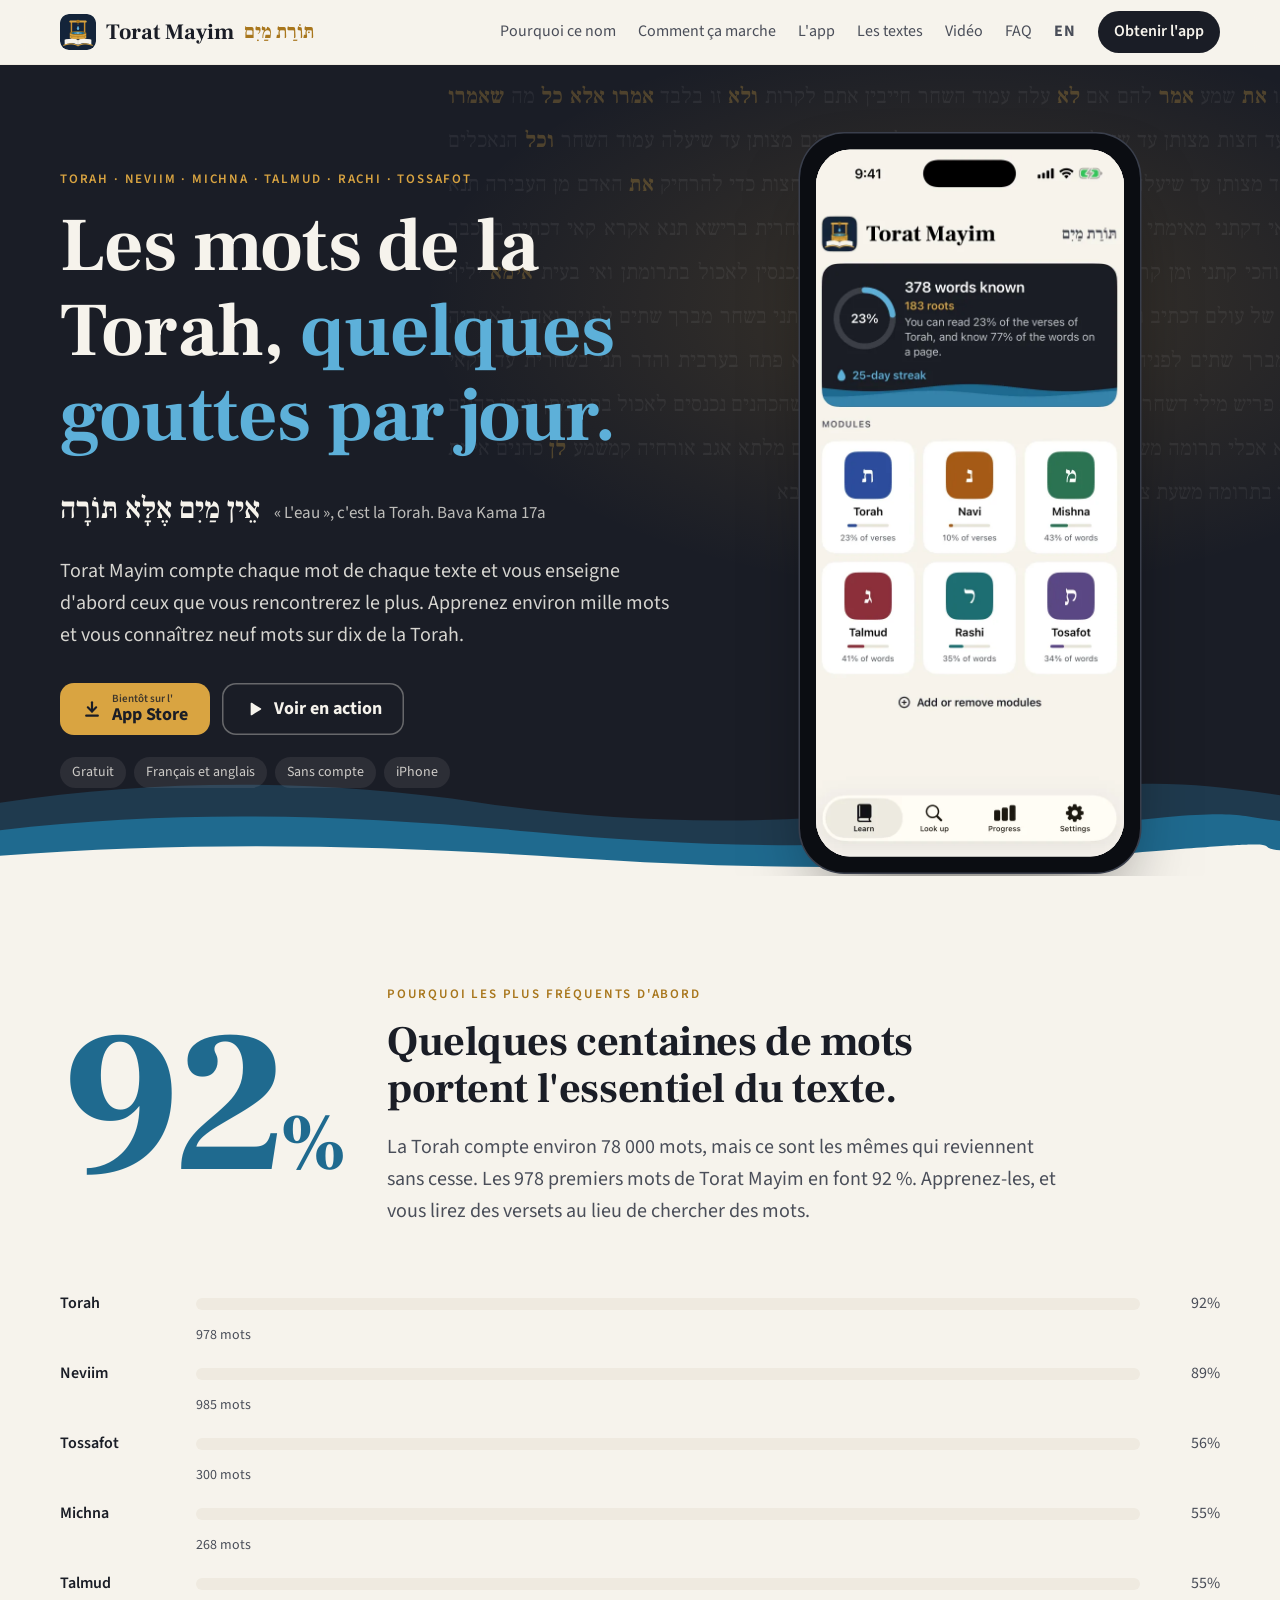
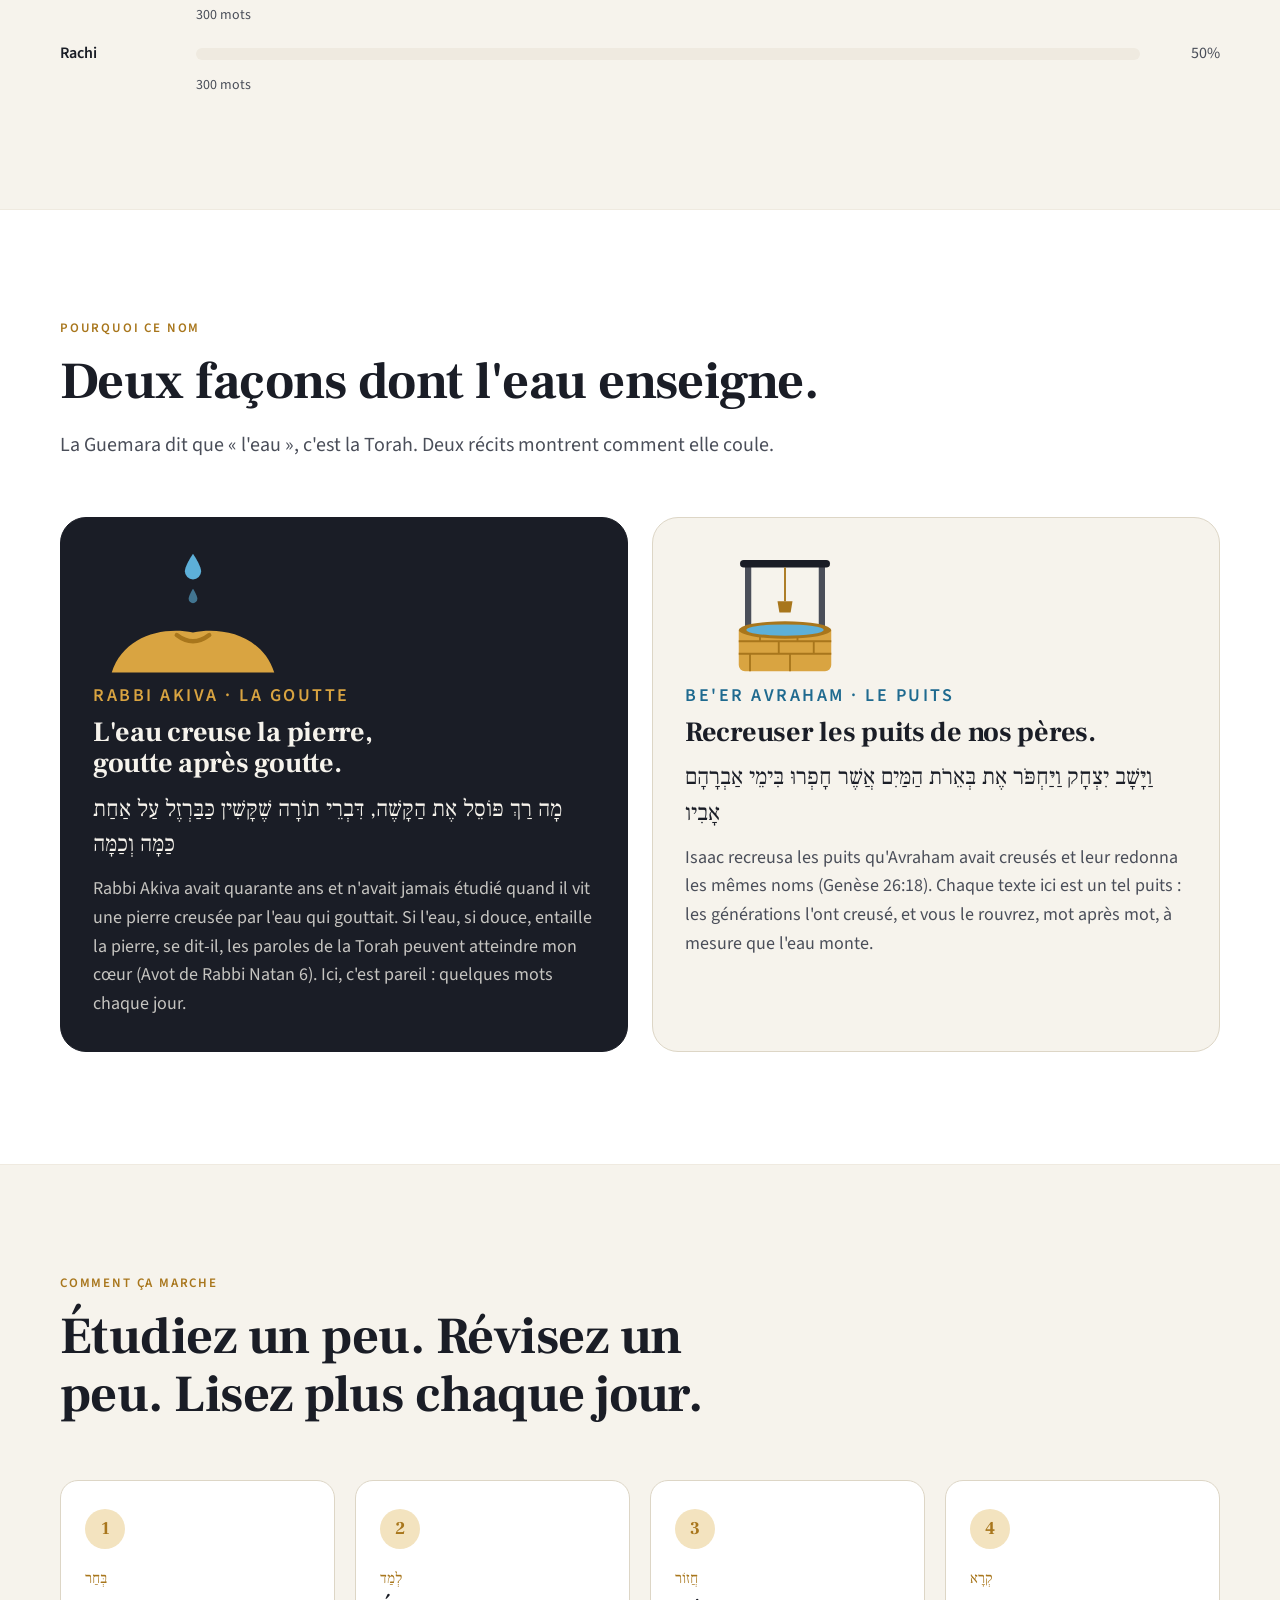
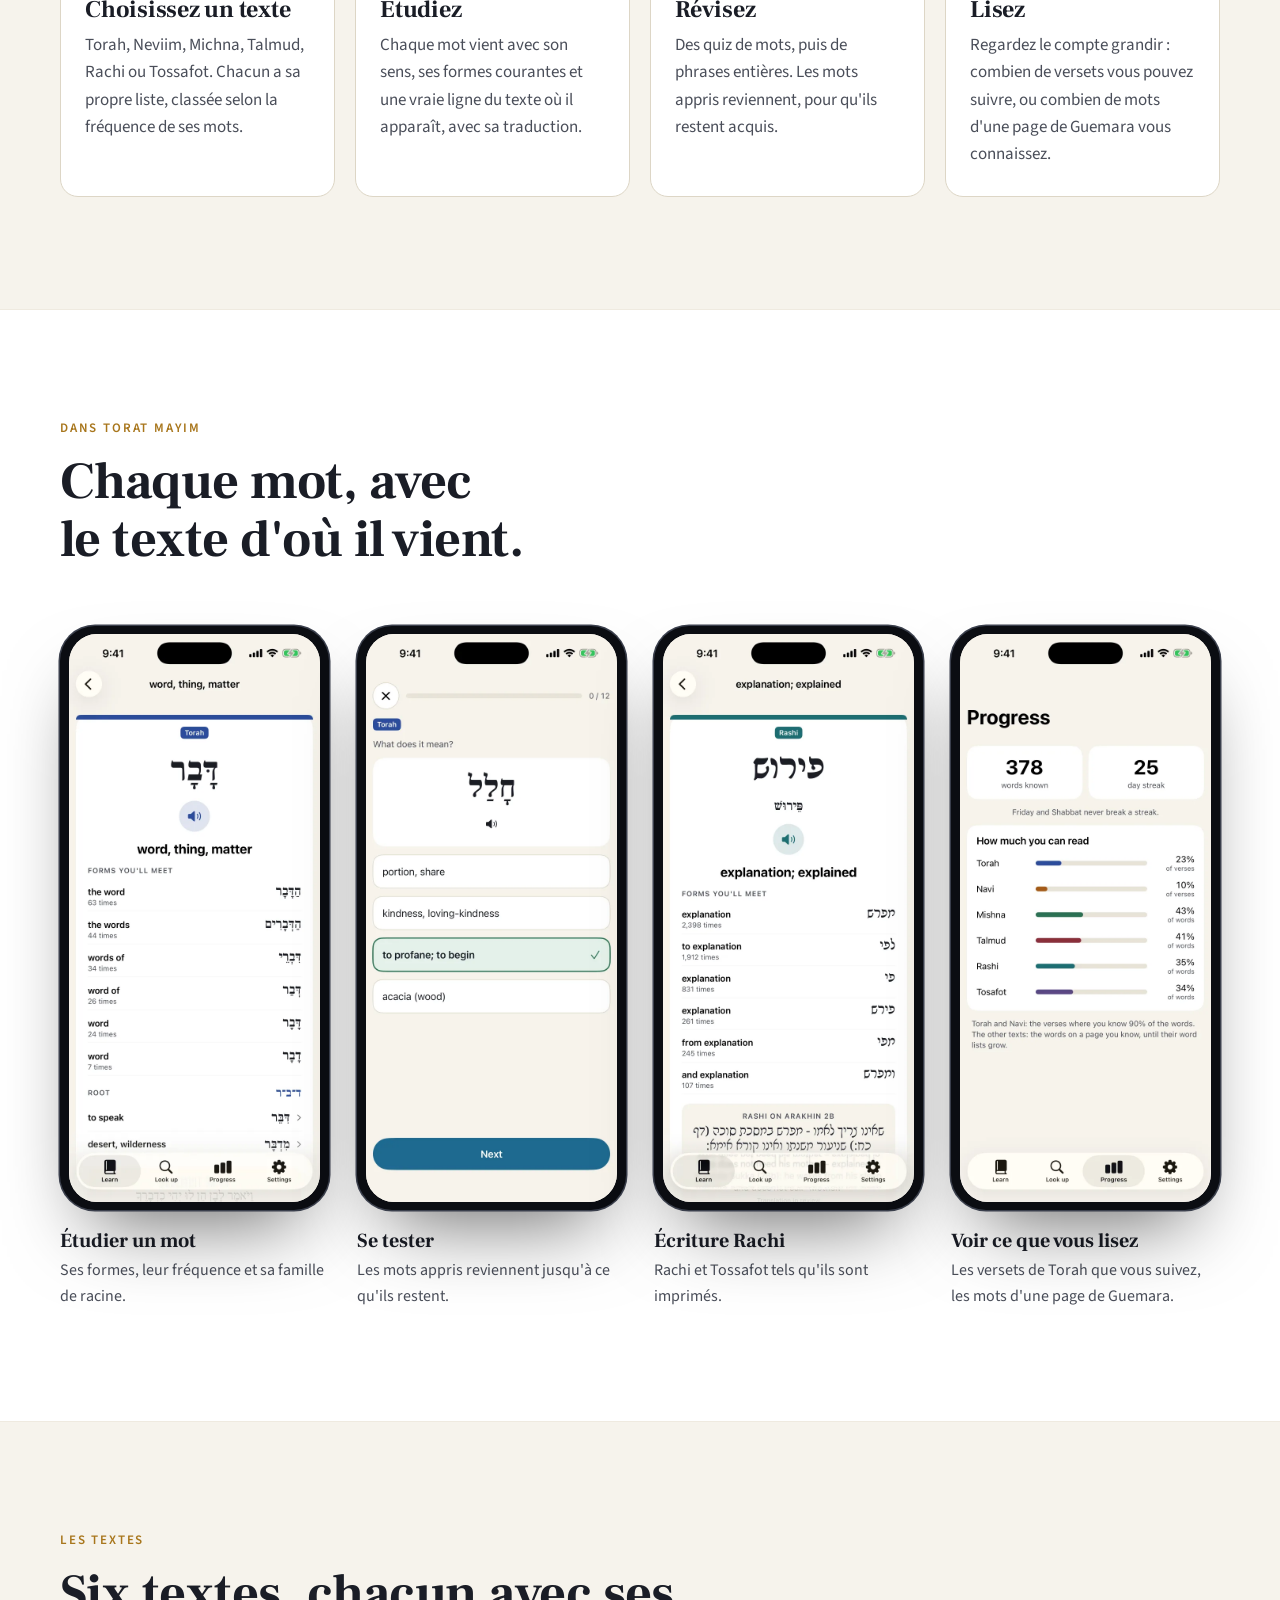
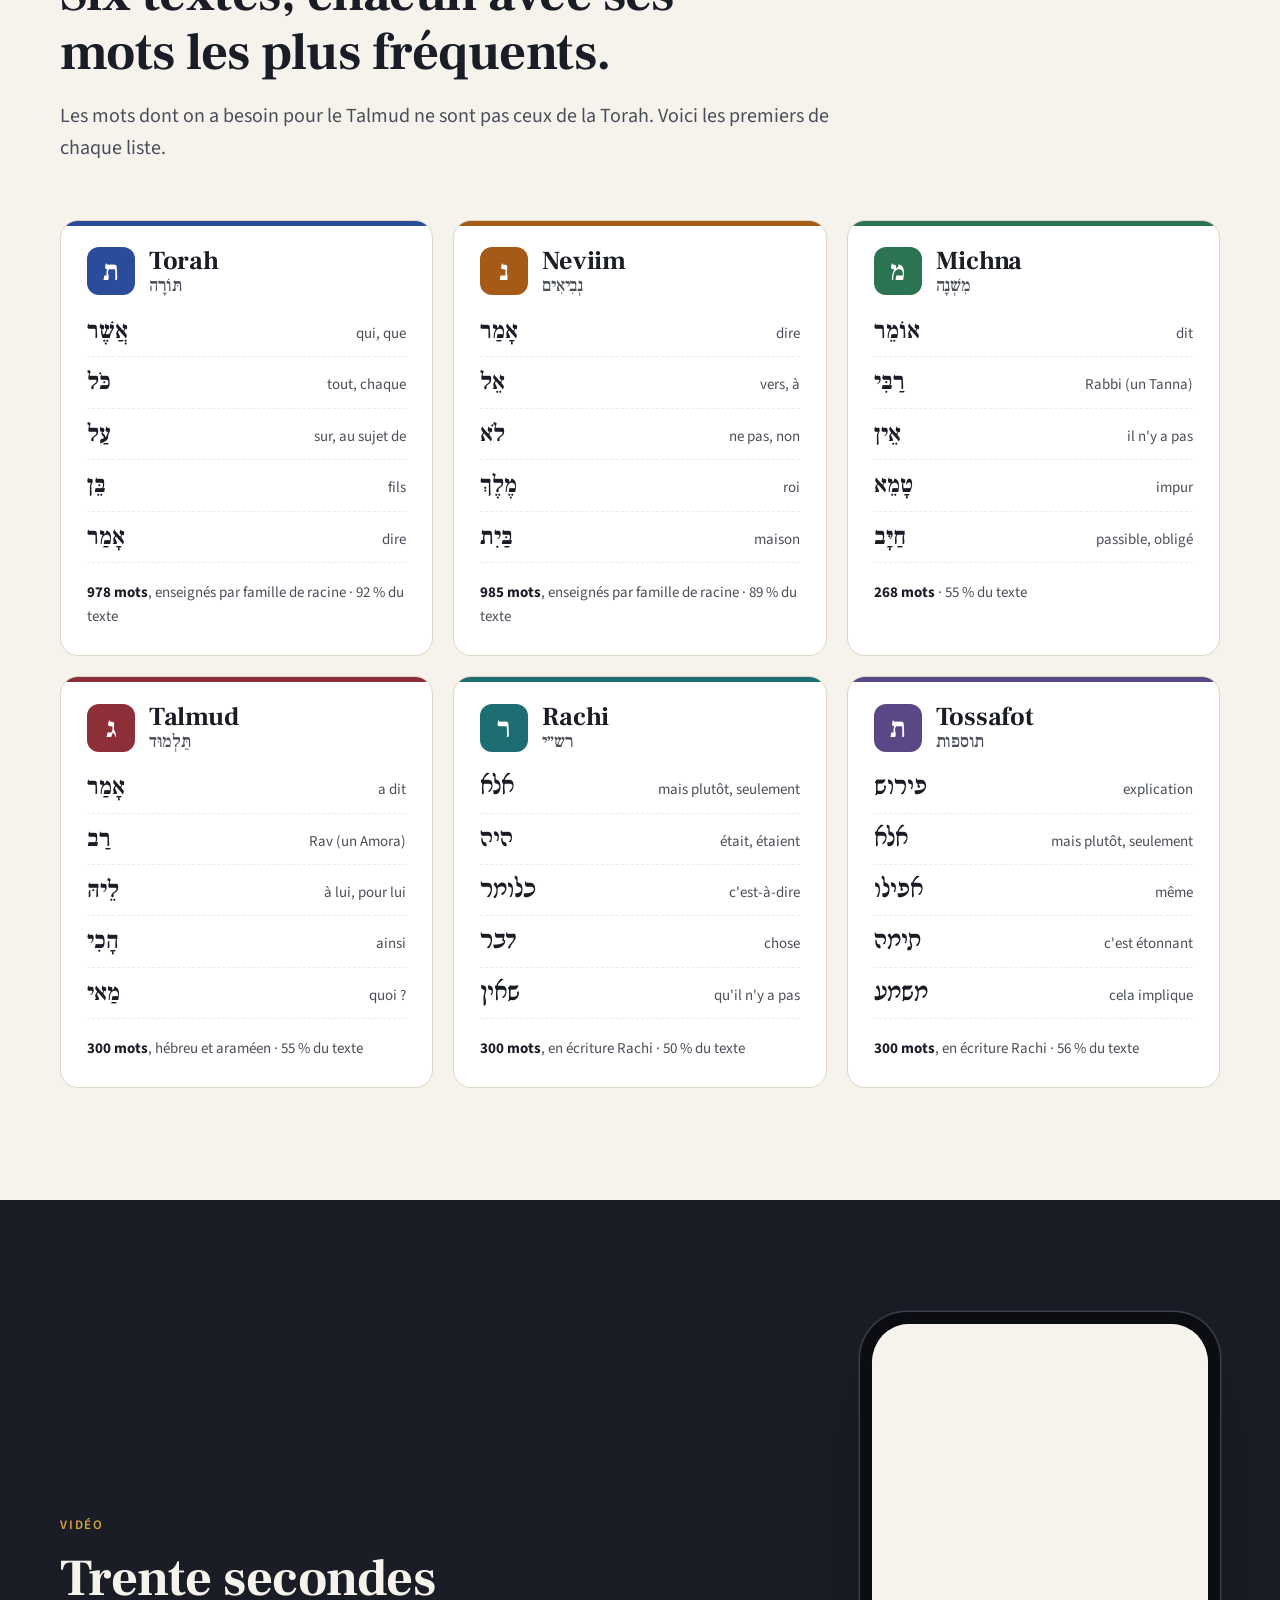
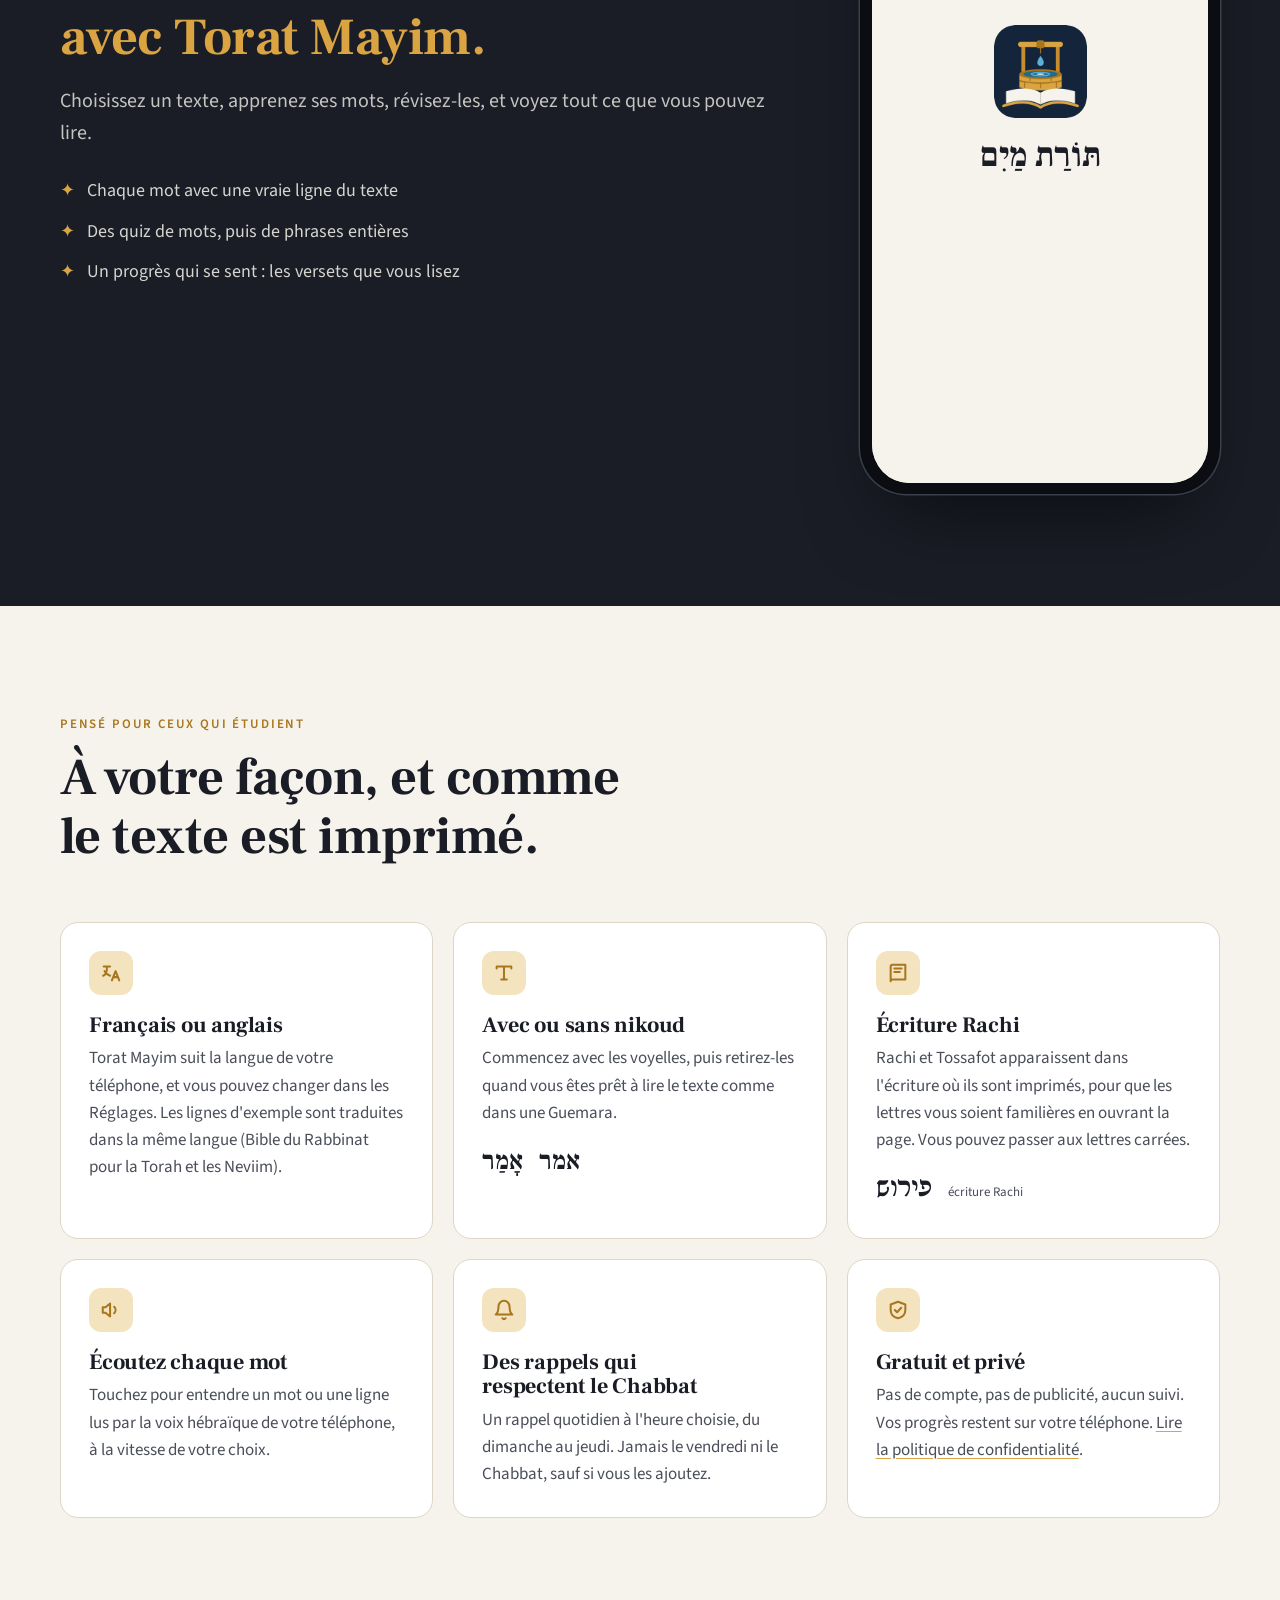
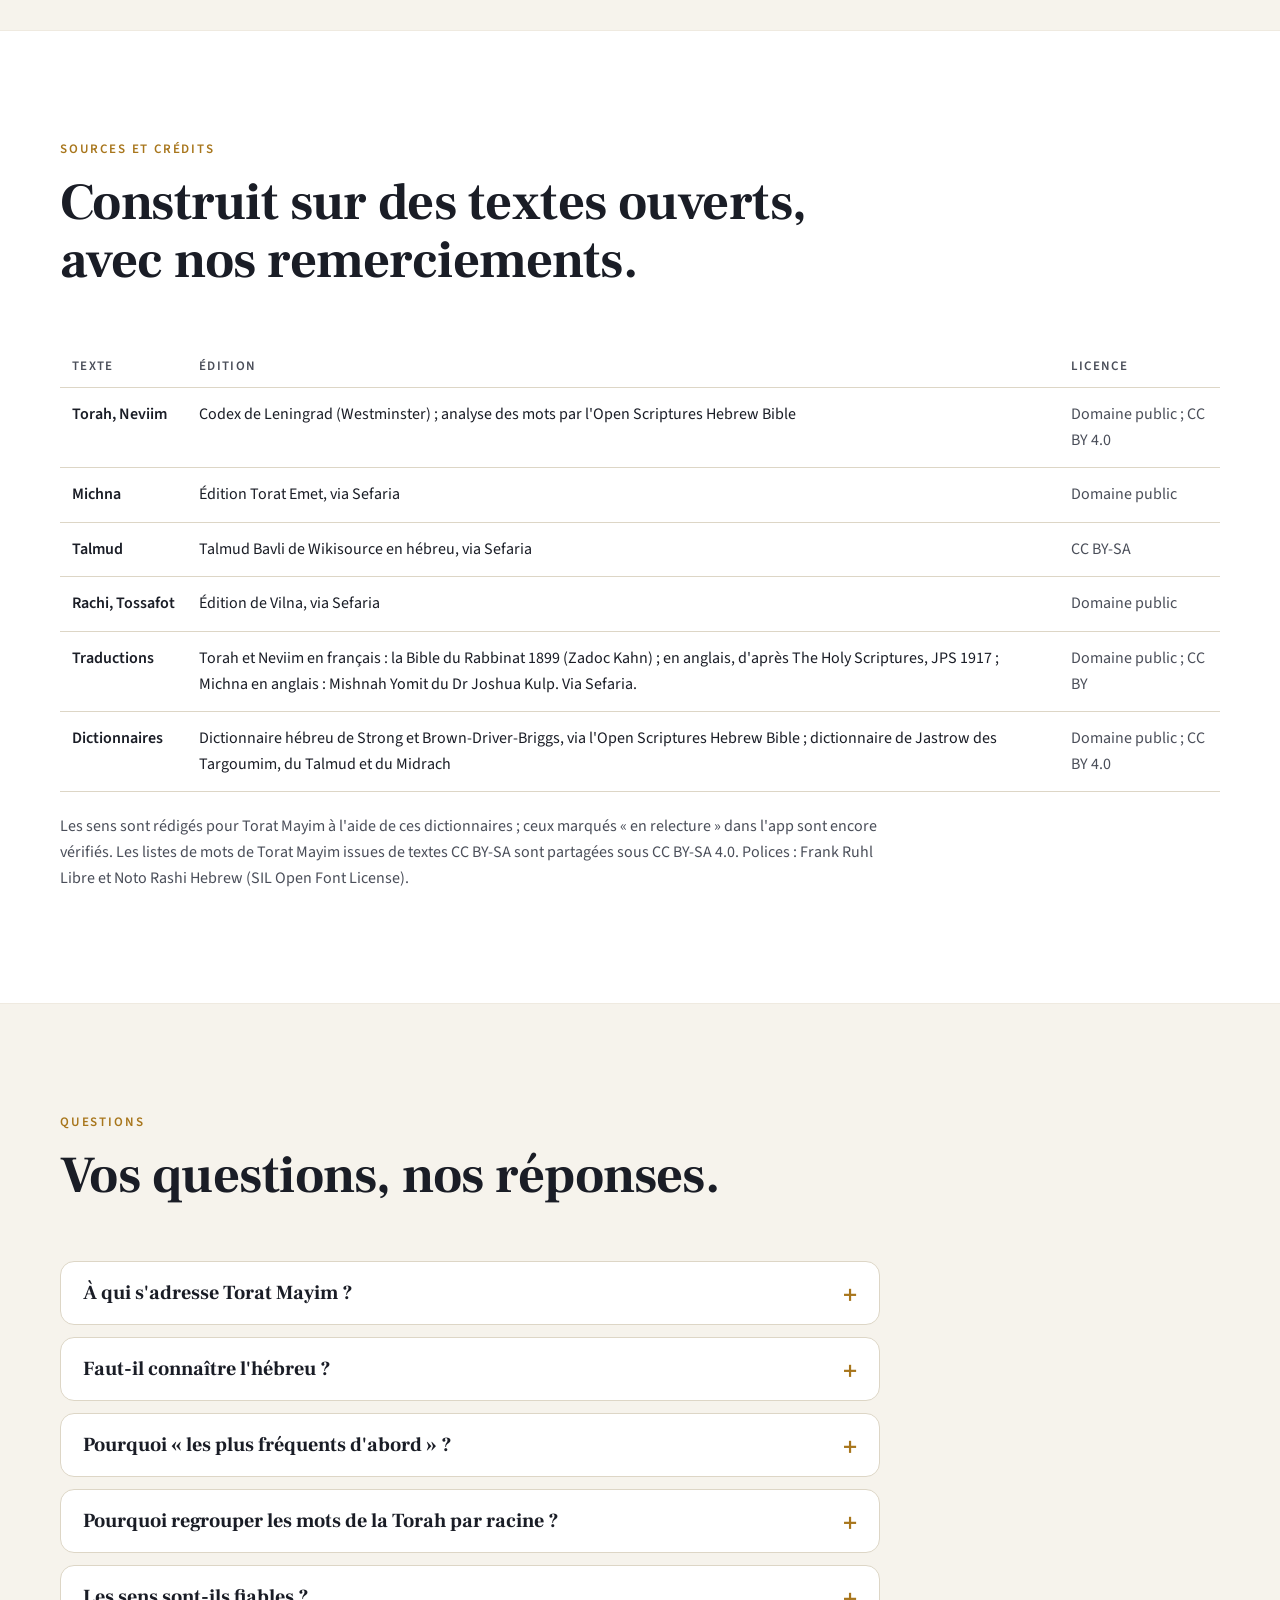
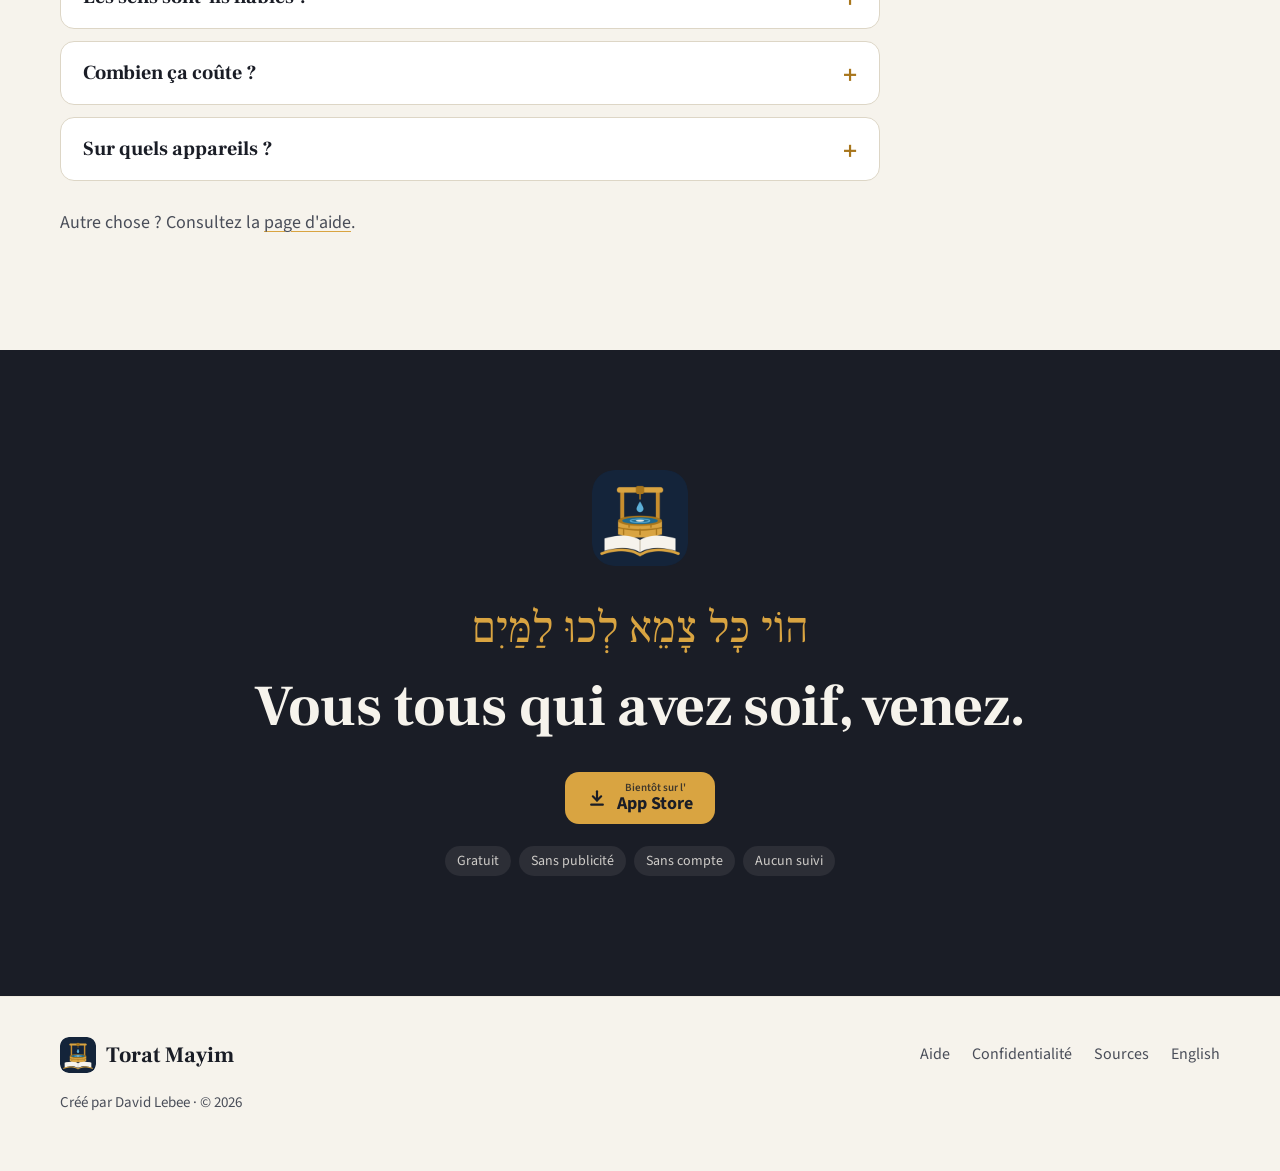
==== fr/index.html @ 6f9207b0 "French site at /fr/, language links, App Store link to the new app Co-Authored-By: Claude Opus 5.5 <" ====
<!doctype html>
<html lang="fr">
<head>
<meta charset="utf-8">
<meta name="viewport" content="width=device-width, initial-scale=1">
<title>Torat Mayim : les mots des sources</title>
<meta name="description" content="Torat Mayim enseigne les mots de la Torah, des Neviim, de la Michna, du Talmud, de Rachi et des Tossafot, les plus fréquents d'abord. Environ 1 000 mots font 92 % des mots de la Torah. Gratuit, en français et en anglais, sans compte. Créé par David Lebee.">
<meta name="theme-color" content="#14243A">
<meta property="og:type" content="website">
<meta property="og:title" content="Torat Mayim : les mots des sources">
<meta property="og:description" content="Apprenez les mots de la Torah et du Talmud, les plus fréquents d'abord.">
<meta property="og:url" content="https://toratmayim.com/fr/">
<meta property="og:locale" content="fr_FR">
<meta property="og:image" content="https://toratmayim.com/assets/og.jpg">
<meta name="twitter:card" content="summary_large_image">
<link rel="alternate" hreflang="en" href="https://toratmayim.com/">
<link rel="alternate" hreflang="fr" href="https://toratmayim.com/fr/">
<link rel="alternate" hreflang="x-default" href="https://toratmayim.com/">
<link rel="icon" href="../assets/favicon.png">
<link rel="apple-touch-icon" href="../assets/apple-touch-icon.png">
<link rel="preconnect" href="https://fonts.googleapis.com">
<link rel="preconnect" href="https://fonts.gstatic.com" crossorigin>
<link rel="stylesheet" href="https://fonts.googleapis.com/css2?family=Frank+Ruhl+Libre:wght@400;500;700;800&family=Noto+Rashi+Hebrew:wght@500;700&family=Source+Sans+3:wght@400;600;700&display=swap">
<link rel="stylesheet" href="../assets/site.css">
</head>
<body>
<header class="top">
  <div class="wrap top-inner">
    <a class="brand" href="./"><img src="../assets/icon-256.png" alt="" width="36" height="36"><span>Torat Mayim</span> <span class="he">תּוֹרַת מַיִם</span></a>
    <nav aria-label="Principal">
      <a class="wide" href="#name">Pourquoi ce nom</a>
      <a class="wide" href="#how">Comment ça marche</a>
      <a class="wide" href="#inside">L'app</a>
      <a class="wide" href="#texts">Les textes</a>
      <a class="wide" href="#watch">Vidéo</a>
      <a class="wide" href="#faq">FAQ</a>
      <a class="lang" href="../" hreflang="en" lang="en" data-lang="en">EN</a>
      <a class="pill" href="#get">Obtenir l'app</a>
    </nav>
  </div>
</header>

<main>
  <section class="hero">
    <!-- A page of Gemara (Berakhot 2a) behind the title; the most common words glow gold. -->
    <div class="folio" aria-hidden="true" data-speed="0.12">
      מאימתי קורין <b>את</b> שמע בערבין משעה שהכהנים נכנסים לאכול בתרומתן עד סוף האשמורה הראשונה דברי <b>רבי</b> אליעזר וחכמים <b>אומרים</b> עד חצות רבן גמליאל <b>אומר</b> עד שיעלה עמוד השחר מעשה ובאו בניו מבית המשתה <b>אמרו</b> <b>לו</b> <b>לא</b> קרינו <b>את</b> שמע <b>אמר</b> להם אם <b>לא</b> עלה עמוד השחר חייבין אתם לקרות <b>ולא</b> זו בלבד <b>אמרו</b> <b>אלא</b> <b>כל</b> מה <b>שאמרו</b> חכמים עד חצות מצותן עד שיעלה עמוד השחר הקטר חלבים ואברים מצותן עד שיעלה עמוד השחר <b>וכל</b> הנאכלים ליום אחד מצותן עד שיעלה עמוד השחר <b>אם</b> כן למה <b>אמרו</b> חכמים עד חצות כדי להרחיק <b>את</b> האדם מן העבירה תנא היכא קאי דקתני מאימתי ותו מאי שנא דתני בערבית ברישא לתני דשחרית ברישא תנא אקרא קאי דכתיב בשכבך ובקומך והכי קתני זמן קריאת שמע דשכיבה אימת משעה שהכהנים נכנסין לאכול בתרומתן ואי בעית <b>אימא</b> יליף מברייתו של עולם דכתיב ויהי ערב ויהי בקר יום אחד <b>אי</b> הכי סיפא דקתני בשחר מברך שתים לפניה ואחת לאחריה ובערב מברך שתים לפניה ושתים לאחריה לתני דערבית ברישא תנא פתח בערבית והדר תני בשחרית עד דקאי בשחרית פריש מילי דשחרית והדר פריש מילי דערבית <b>אמר</b> מר משעה שהכהנים נכנסים לאכול בתרומתן מכדי כהנים אימת קא אכלי תרומה משעת צאת הכוכבים לתני משעת צאת הכוכבים מלתא אגב אורחיה קמשמע <b>לן</b> כהנים אימת קא אכלי בתרומה משעת צאת הכוכבים והא קמשמע <b>לן</b> דכפרה <b>לא</b> מעכבא
    </div>
    <div class="wrap hero-grid">
      <div class="hero-copy">
        <p class="kicker">Torah · Neviim · Michna · Talmud · Rachi · Tossafot</p>
        <h1>Les mots de la Torah, <em>quelques gouttes par jour.</em></h1>
        <p class="word-def"><span class="he">אֵין מַיִם אֶלָּא תּוֹרָה</span><span>« L'eau », c'est la Torah. Bava Kama 17a</span></p>
        <p class="hero-lede">Torat Mayim compte chaque mot de chaque texte et vous enseigne d'abord ceux que vous rencontrerez le plus. Apprenez environ mille mots et vous connaîtrez neuf mots sur dix de la Torah.</p>
        <div class="cta" id="get">
          <a class="button" href="https://apps.apple.com/app/id6832461256">
            <svg viewBox="0 0 24 24" fill="none" stroke="currentColor" stroke-width="2.6" stroke-linecap="round" stroke-linejoin="round" aria-hidden="true"><path d="M12 4v11"/><path d="m7 10 5 5 5-5"/><path d="M5 20h14"/></svg>
            <span class="stack"><small>Bientôt sur l'</small>App Store</span>
          </a>
          <a class="button ghost" href="#watch">
            <svg viewBox="0 0 24 24" fill="currentColor" aria-hidden="true"><path d="M8 5.5v13a1 1 0 0 0 1.5.86l10.5-6.5a1 1 0 0 0 0-1.72L9.5 4.64A1 1 0 0 0 8 5.5Z"/></svg>
            Voir en action
          </a>
        </div>
        <p class="chips"><span class="chip">Gratuit</span><span class="chip">Français et anglais</span><span class="chip">Sans compte</span><span class="chip">iPhone</span></p>
      </div>
      <figure class="phone hero-phone" data-speed="-0.06">
        <div class="screen">
          <div class="placeholder"><img src="../assets/icon-256.png" alt=""><span class="he">תּוֹרַת מַיִם</span></div>
          <img src="../assets/shots/home.webp" alt="L'écran d'accueil de Torat Mayim : six textes, et la part de leurs mots que vous connaissez" width="660" height="1434" onerror="this.remove()">
        </div>
      </figure>
    </div>
    <svg class="hero-waves" aria-hidden="true" viewBox="0 0 1440 120" preserveAspectRatio="none"><path d="M0 40 C180 14 360 14 540 40 S900 66 1080 40 S1320 14 1440 32 V120 H0 Z" fill="#1F3A4E"/><path d="M0 70 C200 48 380 52 600 72 S1000 92 1200 68 S1380 54 1440 60 V120 H0 Z" fill="#1F6A8F"/><path d="M0 98 C220 82 420 86 640 100 S1040 114 1260 96 S1400 88 1440 92 V120 H0 Z" fill="var(--page)"/></svg>
  </section>

  <!-- The idea, in one number. -->
  <section class="band" id="why">
    <div class="wrap">
      <div class="stat reveal">
        <p class="stat-num">92<small>%</small></p>
        <div>
          <p class="kicker" style="color: var(--gold-deep)">Pourquoi les plus fréquents d'abord</p>
          <h2>Quelques centaines de mots portent l'essentiel du texte.</h2>
          <p class="lede">La Torah compte environ 78 000 mots, mais ce sont les mêmes qui reviennent sans cesse. Les 978 premiers mots de Torat Mayim en font 92 %. Apprenez-les, et vous lirez des versets au lieu de chercher des mots.</p>
        </div>
      </div>
      <div class="bars reveal" role="list" aria-label="Part de chaque texte couverte par la liste de Torat Mayim">
        <div class="bar" role="listitem" style="--c: var(--torah); --v: 92.4"><span class="name">Torah</span><span class="track"><span class="fill"></span></span><span class="pct">92%</span><span class="sub">978 mots</span></div>
        <div class="bar" role="listitem" style="--c: var(--navi); --v: 88.8"><span class="name">Neviim</span><span class="track"><span class="fill"></span></span><span class="pct">89%</span><span class="sub">985 mots</span></div>
        <div class="bar" role="listitem" style="--c: var(--tosafot); --v: 55.5"><span class="name">Tossafot</span><span class="track"><span class="fill"></span></span><span class="pct">56%</span><span class="sub">300 mots</span></div>
        <div class="bar" role="listitem" style="--c: var(--mishna); --v: 54.7"><span class="name">Michna</span><span class="track"><span class="fill"></span></span><span class="pct">55%</span><span class="sub">268 mots</span></div>
        <div class="bar" role="listitem" style="--c: var(--talmud); --v: 54.6"><span class="name">Talmud</span><span class="track"><span class="fill"></span></span><span class="pct">55%</span><span class="sub">300 mots</span></div>
        <div class="bar" role="listitem" style="--c: var(--rashi); --v: 50.4"><span class="name">Rachi</span><span class="track"><span class="fill"></span></span><span class="pct">50%</span><span class="sub">300 mots</span></div>
      </div>
    </div>
  </section>


  <section class="band band-paper" id="name">
    <div class="wrap">
      <div class="section-head reveal">
        <p class="kicker">Pourquoi ce nom</p>
        <h2>Deux façons dont l'eau enseigne.</h2>
        <p class="lede">La Guemara dit que « l'eau », c'est la Torah. Deux récits montrent comment elle coule.</p>
      </div>
      <div class="stories">
        <article class="story dark reveal">
          <svg viewBox="0 0 320 200" role="img" aria-label="Des gouttes qui tombent sur une pierre et la creusent"><path d="M160 6 C160 6 147 25 147 34 a13 13 0 0 0 26 0 C173 25 160 6 160 6 Z" fill="#5DB0D9"/><path d="M160 62 C160 62 153 73 153 78 a7 7 0 0 0 14 0 C167 73 160 62 160 62 Z" fill="#5DB0D9" fill-opacity=".6"/><path d="M30 196 C48 140 108 122 160 132 C212 122 272 140 290 196 Z" fill="#D9A441"/><path d="M134 136 Q160 156 186 136" stroke="#A8761C" stroke-width="7" fill="none" stroke-linecap="round"/></svg>
          <p class="kicker">Rabbi Akiva · la goutte</p>
          <h3>L'eau creuse la pierre, goutte après goutte.</h3>
          <p class="he quote">מָה רַךְ פּוֹסֵל אֶת הַקָּשֶׁה, דִּבְרֵי תוֹרָה שֶׁקָּשִׁין כַּבַּרְזֶל עַל אַחַת כַּמָּה וְכַמָּה</p>
          <p>Rabbi Akiva avait quarante ans et n'avait jamais étudié quand il vit une pierre creusée par l'eau qui gouttait. Si l'eau, si douce, entaille la pierre, se dit-il, les paroles de la Torah peuvent atteindre mon cœur (Avot de Rabbi Natan 6). Ici, c'est pareil : quelques mots chaque jour.</p>
        </article>
        <article class="story reveal">
          <svg viewBox="0 0 320 200" role="img" aria-label="Un puits de pierre avec sa corde et son seau, plein d'eau"><rect x="96" y="22" width="10" height="110" rx="4" fill="#4A4E59"/><rect x="214" y="22" width="10" height="110" rx="4" fill="#4A4E59"/><rect x="88" y="16" width="144" height="12" rx="6" fill="#1A1D26"/><path d="M160 28 V82" stroke="#A8761C" stroke-width="3"/><path d="M148 82 h24 l-3 18 h-18 Z" fill="#A8761C"/><path d="M86 128 h148 v56 a10 10 0 0 1 -10 10 h-128 a10 10 0 0 1 -10 -10 Z" fill="#D9A441"/><path d="M86 146h148M86 166h148M120 128v18M180 128v18M150 146v20M206 146v20M104 166v28M168 166v28" stroke="#A8761C" stroke-width="3"/><ellipse cx="160" cy="128" rx="74" ry="14" fill="#A8761C"/><ellipse cx="160" cy="128" rx="62" ry="9" fill="#5DB0D9"/></svg>
          <p class="kicker">Be'er Avraham · le puits</p>
          <h3>Recreuser les puits de nos pères.</h3>
          <p class="he quote">וַיָּשָׁב יִצְחָק וַיַּחְפֹּר אֶת בְּאֵרֹת הַמַּיִם אֲשֶׁר חָפְרוּ בִּימֵי אַבְרָהָם אָבִיו</p>
          <p>Isaac recreusa les puits qu'Avraham avait creusés et leur redonna les mêmes noms (Genèse 26:18). Chaque texte ici est un tel puits : les générations l'ont creusé, et vous le rouvrez, mot après mot, à mesure que l'eau monte.</p>
        </article>
      </div>
    </div>
  </section>

  <section class="band" id="how">
    <div class="wrap">
      <div class="section-head reveal">
        <p class="kicker">Comment ça marche</p>
        <h2>Étudiez un peu. Révisez un peu. Lisez plus chaque jour.</h2>
      </div>
      <ol class="steps">
        <li class="step reveal"><span class="he">בְּחַר</span><h3>Choisissez un texte</h3><p>Torah, Neviim, Michna, Talmud, Rachi ou Tossafot. Chacun a sa propre liste, classée selon la fréquence de ses mots.</p></li>
        <li class="step reveal"><span class="he">לְמַד</span><h3>Étudiez</h3><p>Chaque mot vient avec son sens, ses formes courantes et une vraie ligne du texte où il apparaît, avec sa traduction.</p></li>
        <li class="step reveal"><span class="he">חֲזוֹר</span><h3>Révisez</h3><p>Des quiz de mots, puis de phrases entières. Les mots appris reviennent, pour qu'ils restent acquis.</p></li>
        <li class="step reveal"><span class="he">קְרָא</span><h3>Lisez</h3><p>Regardez le compte grandir : combien de versets vous pouvez suivre, ou combien de mots d'une page de Guemara vous connaissez.</p></li>
      </ol>
    </div>
  </section>


  <section class="band band-paper" id="inside">
    <div class="wrap">
      <div class="section-head reveal">
        <p class="kicker">Dans Torat Mayim</p>
        <h2>Chaque mot, avec le texte d'où il vient.</h2>
      </div>
      <ul class="gallery">
        <li class="reveal"><figure class="phone"><div class="screen"><img src="../assets/shots/word.webp" alt="Le mot davar : son sens, ses formes dans la Torah et leur fréquence, et sa famille de racine" width="660" height="1434" loading="lazy"></div></figure><p><b>Étudier un mot</b> Ses formes, leur fréquence et sa famille de racine.</p></li>
        <li class="reveal"><figure class="phone"><div class="screen"><img src="../assets/shots/quiz.webp" alt="Un quiz : choisir le sens d'un mot hébreu parmi quatre" width="660" height="1434" loading="lazy"></div></figure><p><b>Se tester</b> Les mots appris reviennent jusqu'à ce qu'ils restent.</p></li>
        <li class="reveal"><figure class="phone"><div class="screen"><img src="../assets/shots/rashi.webp" alt="Un mot de Rachi en écriture Rachi, avec une ligne de son commentaire" width="660" height="1434" loading="lazy"></div></figure><p><b>Écriture Rachi</b> Rachi et Tossafot tels qu'ils sont imprimés.</p></li>
        <li class="reveal"><figure class="phone"><div class="screen"><img src="../assets/shots/progress.webp" alt="Progrès : mots connus, série de jours, et part de chaque texte que vous pouvez lire" width="660" height="1434" loading="lazy"></div></figure><p><b>Voir ce que vous lisez</b> Les versets de Torah que vous suivez, les mots d'une page de Guemara.</p></li>
      </ul>
    </div>
  </section>

  <section class="band" id="texts">
    <div class="wrap">
      <div class="section-head reveal">
        <p class="kicker">Les textes</p>
        <h2>Six textes, chacun avec ses mots les plus fréquents.</h2>
        <p class="lede">Les mots dont on a besoin pour le Talmud ne sont pas ceux de la Torah. Voici les premiers de chaque liste.</p>
      </div>
      <ul class="modules">
        <li class="module reveal" style="--c: var(--torah)">
          <header><span class="tile he">ת</span><h3>Torah <span class="he">תּוֹרָה</span></h3></header>
          <ul class="words"><li><span class="he">אֲשֶׁר</span><span class="en">qui, que</span></li><li><span class="he">כֹּל</span><span class="en">tout, chaque</span></li><li><span class="he">עַל</span><span class="en">sur, au sujet de</span></li><li><span class="he">בֵּן</span><span class="en">fils</span></li><li><span class="he">אָמַר</span><span class="en">dire</span></li></ul>
          <p class="meta"><b>978 mots</b>, enseignés par famille de racine · 92 % du texte</p>
        </li>
        <li class="module reveal" style="--c: var(--navi)">
          <header><span class="tile he">נ</span><h3>Neviim <span class="he">נְבִיאִים</span></h3></header>
          <ul class="words"><li><span class="he">אָמַר</span><span class="en">dire</span></li><li><span class="he">אֵל</span><span class="en">vers, à</span></li><li><span class="he">לֹא</span><span class="en">ne pas, non</span></li><li><span class="he">מֶלֶךְ</span><span class="en">roi</span></li><li><span class="he">בַּיִת</span><span class="en">maison</span></li></ul>
          <p class="meta"><b>985 mots</b>, enseignés par famille de racine · 89 % du texte</p>
        </li>
        <li class="module reveal" style="--c: var(--mishna)">
          <header><span class="tile he">מ</span><h3>Michna <span class="he">מִשְׁנָה</span></h3></header>
          <ul class="words"><li><span class="he">אוֹמֵר</span><span class="en">dit</span></li><li><span class="he">רַבִּי</span><span class="en">Rabbi (un Tanna)</span></li><li><span class="he">אֵין</span><span class="en">il n'y a pas</span></li><li><span class="he">טָמֵא</span><span class="en">impur</span></li><li><span class="he">חַיָּב</span><span class="en">passible, obligé</span></li></ul>
          <p class="meta"><b>268 mots</b> · 55 % du texte</p>
        </li>
        <li class="module reveal" style="--c: var(--talmud)">
          <header><span class="tile he">ג</span><h3>Talmud <span class="he">תַּלְמוּד</span></h3></header>
          <ul class="words"><li><span class="he">אָמַר</span><span class="en">a dit</span></li><li><span class="he">רַב</span><span class="en">Rav (un Amora)</span></li><li><span class="he">לֵיהּ</span><span class="en">à lui, pour lui</span></li><li><span class="he">הָכִי</span><span class="en">ainsi</span></li><li><span class="he">מַאי</span><span class="en">quoi ?</span></li></ul>
          <p class="meta"><b>300 mots</b>, hébreu et araméen · 55 % du texte</p>
        </li>
        <li class="module reveal" style="--c: var(--rashi)">
          <header><span class="tile he">ר</span><h3>Rachi <span class="he">רש״י</span></h3></header>
          <ul class="words"><li><span class="he rashi-script">אלא</span><span class="en">mais plutôt, seulement</span></li><li><span class="he rashi-script">היה</span><span class="en">était, étaient</span></li><li><span class="he rashi-script">כלומר</span><span class="en">c'est-à-dire</span></li><li><span class="he rashi-script">דבר</span><span class="en">chose</span></li><li><span class="he rashi-script">שאין</span><span class="en">qu'il n'y a pas</span></li></ul>
          <p class="meta"><b>300 mots</b>, en écriture Rachi · 50 % du texte</p>
        </li>
        <li class="module reveal" style="--c: var(--tosafot)">
          <header><span class="tile he">ת</span><h3>Tossafot <span class="he">תוספות</span></h3></header>
          <ul class="words"><li><span class="he rashi-script">פירוש</span><span class="en">explication</span></li><li><span class="he rashi-script">אלא</span><span class="en">mais plutôt, seulement</span></li><li><span class="he rashi-script">אפילו</span><span class="en">même</span></li><li><span class="he rashi-script">תימה</span><span class="en">c'est étonnant</span></li><li><span class="he rashi-script">משמע</span><span class="en">cela implique</span></li></ul>
          <p class="meta"><b>300 mots</b>, en écriture Rachi · 56 % du texte</p>
        </li>
      </ul>
    </div>
  </section>

  <section class="band band-night" id="watch">
    <div class="wrap reel">
      <div class="reel-copy reveal">
        <p class="kicker">Vidéo</p>
        <h2>Trente secondes <em>avec Torat Mayim.</em></h2>
        <p class="lede">Choisissez un texte, apprenez ses mots, révisez-les, et voyez tout ce que vous pouvez lire.</p>
        <ul class="reel-list">
          <li>Chaque mot avec une vraie ligne du texte</li>
          <li>Des quiz de mots, puis de phrases entières</li>
          <li>Un progrès qui se sent : les versets que vous lisez</li>
        </ul>
      </div>
      <div class="reel-stage">
        <figure class="phone" data-speed="-0.06">
          <div class="screen">
            <div class="placeholder"><img src="../assets/icon-256.png" alt=""><span class="he">תּוֹרַת מַיִם</span></div>
            <video muted autoplay loop playsinline preload="metadata" poster="../assets/torat-mayim-reel-poster.jpg" aria-label="Vidéo de Torat Mayim : étudier et réviser des mots de la Torah et du Talmud">
              <source src="../assets/torat-mayim-reel.mp4" type="video/mp4" onerror="this.parentNode.classList.add('gone')">
            </video>
          </div>
        </figure>
      </div>
    </div>
  </section>

  <section class="band" id="features">
    <div class="wrap">
      <div class="section-head reveal">
        <p class="kicker">Pensé pour ceux qui étudient</p>
        <h2>À votre façon, et comme le texte est imprimé.</h2>
      </div>
      <ul class="features">
        <li class="feature reveal">
          <span class="ico" aria-hidden="true"><svg viewBox="0 0 24 24" fill="none" stroke="currentColor" stroke-width="2.2" stroke-linecap="round" stroke-linejoin="round"><path d="M4 5h7M7.5 5v2c0 4-2 7-4 8M5 10c1.5 2.5 3.5 4 6 5"/><path d="m13 20 4-10 4 10M14.5 16.5h5"/></svg></span>
          <h3>Français ou anglais</h3>
          <p>Torat Mayim suit la langue de votre téléphone, et vous pouvez changer dans les Réglages. Les lignes d'exemple sont traduites dans la même langue (Bible du Rabbinat pour la Torah et les Neviim).</p>
        </li>
        <li class="feature reveal">
          <span class="ico" aria-hidden="true"><svg viewBox="0 0 24 24" fill="none" stroke="currentColor" stroke-width="2.2" stroke-linecap="round" stroke-linejoin="round"><path d="M4 7V5h16v2M9 19h6M12 5v14"/></svg></span>
          <h3>Avec ou sans nikoud</h3>
          <p>Commencez avec les voyelles, puis retirez-les quand vous êtes prêt à lire le texte comme dans une Guemara.</p>
          <div class="demo" aria-hidden="true"><span class="he">אָמַר</span><span class="he">אמר</span></div>
        </li>
        <li class="feature reveal">
          <span class="ico" aria-hidden="true"><svg viewBox="0 0 24 24" fill="none" stroke="currentColor" stroke-width="2.2" stroke-linecap="round" stroke-linejoin="round"><path d="M4 19.5V5a2 2 0 0 1 2-2h14v16H6a2 2 0 0 0-2 2Z"/><path d="M8 7h8M8 11h6"/></svg></span>
          <h3>Écriture Rachi</h3>
          <p>Rachi et Tossafot apparaissent dans l'écriture où ils sont imprimés, pour que les lettres vous soient familières en ouvrant la page. Vous pouvez passer aux lettres carrées.</p>
          <div class="demo" aria-hidden="true"><span class="rashi-script he">פירוש</span><small>écriture Rachi</small></div>
        </li>
        <li class="feature reveal">
          <span class="ico" aria-hidden="true"><svg viewBox="0 0 24 24" fill="none" stroke="currentColor" stroke-width="2.2" stroke-linecap="round" stroke-linejoin="round"><path d="M11 5 6 9H3v6h3l5 4V5Z"/><path d="M15.5 8.5a5 5 0 0 1 0 7"/></svg></span>
          <h3>Écoutez chaque mot</h3>
          <p>Touchez pour entendre un mot ou une ligne lus par la voix hébraïque de votre téléphone, à la vitesse de votre choix.</p>
        </li>
        <li class="feature reveal">
          <span class="ico" aria-hidden="true"><svg viewBox="0 0 24 24" fill="none" stroke="currentColor" stroke-width="2.2" stroke-linecap="round" stroke-linejoin="round"><path d="M6 8a6 6 0 0 1 12 0c0 7 3 9 3 9H3s3-2 3-9"/><path d="M10.3 21a1.94 1.94 0 0 0 3.4 0"/></svg></span>
          <h3>Des rappels qui respectent le Chabbat</h3>
          <p>Un rappel quotidien à l'heure choisie, du dimanche au jeudi. Jamais le vendredi ni le Chabbat, sauf si vous les ajoutez.</p>
        </li>
        <li class="feature reveal">
          <span class="ico" aria-hidden="true"><svg viewBox="0 0 24 24" fill="none" stroke="currentColor" stroke-width="2.2" stroke-linecap="round" stroke-linejoin="round"><path d="M12 3 4 6v6c0 5 3.5 8 8 9 4.5-1 8-4 8-9V6l-8-3Z"/><path d="m8.5 12 2.5 2.5 4.5-5"/></svg></span>
          <h3>Gratuit et privé</h3>
          <p>Pas de compte, pas de publicité, aucun suivi. Vos progrès restent sur votre téléphone. <a href="privacy/">Lire la politique de confidentialité</a>.</p>
        </li>
      </ul>
    </div>
  </section>

  <section class="band band-paper" id="sources">
    <div class="wrap">
      <div class="section-head reveal">
        <p class="kicker">Sources et crédits</p>
        <h2>Construit sur des textes ouverts, avec nos remerciements.</h2>
      </div>
      <table class="sources reveal">
        <thead><tr><th>Texte</th><th>Édition</th><th>Licence</th></tr></thead>
        <tbody>
          <tr><td>Torah, Neviim</td><td>Codex de Leningrad (Westminster) ; analyse des mots par l'Open Scriptures Hebrew Bible</td><td>Domaine public ; CC BY 4.0</td></tr>
          <tr><td>Michna</td><td>Édition Torat Emet, via Sefaria</td><td>Domaine public</td></tr>
          <tr><td>Talmud</td><td>Talmud Bavli de Wikisource en hébreu, via Sefaria</td><td>CC BY-SA</td></tr>
          <tr><td>Rachi, Tossafot</td><td>Édition de Vilna, via Sefaria</td><td>Domaine public</td></tr>
          <tr><td>Traductions</td><td>Torah et Neviim en français : la Bible du Rabbinat 1899 (Zadoc Kahn) ; en anglais, d'après The Holy Scriptures, JPS 1917 ; Michna en anglais : Mishnah Yomit du Dr Joshua Kulp. Via Sefaria.</td><td>Domaine public ; CC BY</td></tr>
          <tr><td>Dictionnaires</td><td>Dictionnaire hébreu de Strong et Brown-Driver-Briggs, via l'Open Scriptures Hebrew Bible ; dictionnaire de Jastrow des Targoumim, du Talmud et du Midrach</td><td>Domaine public ; CC BY 4.0</td></tr>
        </tbody>
      </table>
      <p class="sources-note reveal">Les sens sont rédigés pour Torat Mayim à l'aide de ces dictionnaires ; ceux marqués « en relecture » dans l'app sont encore vérifiés. Les listes de mots de Torat Mayim issues de textes CC BY-SA sont partagées sous CC BY-SA 4.0. Polices : Frank Ruhl Libre et Noto Rashi Hebrew (SIL Open Font License).</p>
    </div>
  </section>

  <section class="band" id="faq">
    <div class="wrap">
      <div class="section-head reveal">
        <p class="kicker">Questions</p>
        <h2>Vos questions, nos réponses.</h2>
      </div>
      <div class="faq">
        <details><summary>À qui s'adresse Torat Mayim ?</summary><div class="answer"><p>À tous ceux qui savent déchiffrer les lettres hébraïques et veulent comprendre ce qu'ils lisent : à la synagogue, en préparant la paracha, en commençant la Michna ou en ouvrant une Guemara pour la première fois. Si vous étudiez déjà, c'est un moyen rapide de combler les mots que vous sautez.</p></div></details>
        <details><summary>Faut-il connaître l'hébreu ?</summary><div class="answer"><p>Il faut savoir lire les lettres. Torat Mayim enseigne le sens. Le nikoud est affiché par défaut, et chaque ligne d'exemple est traduite.</p></div></details>
        <details><summary>Pourquoi « les plus fréquents d'abord » ?</summary><div class="answer"><p>Un petit ensemble de mots forme l'essentiel de tout texte. Les apprendre d'abord, c'est voir chaque heure d'étude porter ses fruits dès que vous rouvrez le texte. Dans la Torah, les 978 premiers mots de Torat Mayim couvrent 92 % de ce que vous lirez.</p></div></details>
        <details><summary>Pourquoi regrouper les mots de la Torah par racine ?</summary><div class="answer"><p>L'hébreu construit ses mots à partir de racines de trois lettres. Apprendre אָמַר avec sa famille de formes retient mieux que de rencontrer chaque forme séparément.</p></div></details>
        <details><summary>Les sens sont-ils fiables ?</summary><div class="answer"><p>Ils sont rédigés pour les apprenants, à l'aide de Strong, Brown-Driver-Briggs et Jastrow. Les sens et traductions encore vérifiés sont marqués « en relecture » dans l'app. Une erreur ? Dites-le-nous sur la <a href="support/">page d'aide</a>.</p></div></details>
        <details><summary>Combien ça coûte ?</summary><div class="answer"><p>Torat Mayim est gratuit, sans publicité, sans compte et sans achat intégré.</p></div></details>
        <details><summary>Sur quels appareils ?</summary><div class="answer"><p>Torat Mayim arrive d'abord sur iPhone. Android est prévu.</p></div></details>
      </div>
      <p class="faq-more">Autre chose ? Consultez la <a href="support/">page d'aide</a>.</p>
    </div>
  </section>

  <section class="outro">
    <div class="wrap reveal">
      <img class="mark" src="../assets/icon-256.png" alt="L'icône de Torat Mayim : un puits sur un livre ouvert, une goutte qui y tombe" width="96" height="96">
      <span class="he">הוֹי כָּל צָמֵא לְכוּ לַמַּיִם</span>
      <h2>Vous tous qui avez soif, venez.</h2>
      <div class="cta">
        <a class="button" href="https://apps.apple.com/app/id6832461256">
          <svg viewBox="0 0 24 24" fill="none" stroke="currentColor" stroke-width="2.6" stroke-linecap="round" stroke-linejoin="round" aria-hidden="true"><path d="M12 4v11"/><path d="m7 10 5 5 5-5"/><path d="M5 20h14"/></svg>
          <span class="stack"><small>Bientôt sur l'</small>App Store</span>
        </a>
      </div>
      <p class="chips"><span class="chip">Gratuit</span><span class="chip">Sans publicité</span><span class="chip">Sans compte</span><span class="chip">Aucun suivi</span></p>
    </div>
  </section>
</main>

<footer class="foot">
  <div class="wrap">
    <a class="brand" href="./"><img src="../assets/icon-256.png" alt="" width="36" height="36"><span>Torat Mayim</span></a>
    <nav aria-label="Pied de page"><a href="support/">Aide</a><a href="privacy/">Confidentialité</a><a href="#sources">Sources</a><a href="../" hreflang="en" lang="en" data-lang="en">English</a></nav>
    <p class="credit">Créé par David Lebee · © 2026</p>
  </div>
</footer>

<script>
  // Remember the reader chose French, so the English page stops redirecting them.
  document.querySelectorAll("[data-lang]").forEach(a => a.addEventListener("click", () => { try { localStorage.setItem("lang", a.dataset.lang); } catch (e) {} }));
  // Reveals fade up as they scroll into view; [data-speed] elements drift a little
  // with scroll. Both stay off, and the reel stops autoplaying, for reduced motion.
  (() => {
    const still = matchMedia("(prefers-reduced-motion: reduce)").matches;
    const reveals = [...document.querySelectorAll(".reveal")];
    if (still) {
      reveals.forEach(el => el.classList.add("shown"));
      document.querySelectorAll("video[autoplay]").forEach(v => { v.removeAttribute("autoplay"); v.pause(); v.controls = true; });
      return;
    }
    const movers = [...document.querySelectorAll("[data-speed]")];
    let queued = false;
    const move = () => {
      queued = false;
      const mid = innerHeight / 2;
      for (const el of reveals) {
        if (!el.classList.contains("shown") && el.getBoundingClientRect().top < innerHeight * 0.9) el.classList.add("shown");
      }
      for (const el of movers) {
        const box = el.parentElement.getBoundingClientRect();
        if (box.bottom < -200 || box.top > innerHeight + 200) continue;
        el.style.setProperty("--py", ((box.top + box.height / 2 - mid) * parseFloat(el.dataset.speed)).toFixed(1) + "px");
      }
    };
    addEventListener("scroll", () => { if (!queued) { queued = true; requestAnimationFrame(move); } }, { passive: true });
    addEventListener("resize", move);
    move();
  })();
</script>
</body>
</html>
---- assets/site.css ----
/* Teiva — the page of a sefer: cream paper, navy ink, a gold rule. */
:root {
  --page: #F6F3EC;
  --paper: #FFFFFF;
  --ink: #1A1D26;
  --mute: #4A4E59;
  --line: #DDD6C6;
  --rule: #EFEAE0;
  --gold: #D9A441;
  --gold-deep: #A8761C;
  --gold-tint: #F3E3BF;
  --spring: #5DB0D9;
  --deep: #1F6A8F;
  --water-tint: #E4F1F8;
  --navy: #1A1D26;
  --cream: #F6F3EC;
  --torah: #2B4C9B;
  --navi: #A55A17;
  --mishna: #2C7352;
  --talmud: #8C2F39;
  --rashi: #1D6E73;
  --tosafot: #5A4785;
  --serif: "Frank Ruhl Libre", "Times New Roman", serif;
  --sans: "Source Sans 3", -apple-system, BlinkMacSystemFont, "Segoe UI", sans-serif;
  --rashi-font: "Noto Rashi Hebrew", "Frank Ruhl Libre", serif;
  --radius: 18px;
  color-scheme: light;
}
@media (prefers-color-scheme: dark) {
  :root {
    --page: #121419;
    --paper: #1E2129;
    --ink: #ECE7DC;
    --mute: #A9ADB7;
    --line: #363A46;
    --rule: #2A2D36;
    --gold-tint: #3A3020;
    --deep: #6FB8DE;
    --water-tint: #1B2E3A;
    --gold-deep: #E2B65E;
    color-scheme: dark;
  }
}

* { box-sizing: border-box; }
html { scroll-behavior: smooth; -webkit-text-size-adjust: 100%; }
body { margin: 0; background: var(--page); color: var(--ink); font: 400 18px/1.6 var(--sans); }
img, video { max-width: 100%; display: block; }
a { color: inherit; text-decoration-color: var(--gold); text-underline-offset: 3px; }
a:hover { color: var(--gold-deep); }
h1, h2, h3 { font-family: var(--serif); font-weight: 700; line-height: 1.12; margin: 0; letter-spacing: -0.01em; text-wrap: balance; }
p { margin: 0; }
.he { font-family: var(--serif); direction: rtl; unicode-bidi: isolate; }
.rashi-script { font-family: var(--rashi-font); }
.wrap { width: min(1160px, 100% - 32px); margin-inline: auto; }
.narrow { width: min(760px, 100% - 32px); margin-inline: auto; }

/* Header */
.top { position: sticky; top: 0; z-index: 20; background: color-mix(in srgb, var(--page) 88%, transparent); backdrop-filter: blur(12px); -webkit-backdrop-filter: blur(12px); border-bottom: 1px solid var(--rule); }
.top-inner { display: flex; align-items: center; justify-content: space-between; height: 64px; gap: 16px; }
.brand { display: flex; align-items: center; gap: 10px; text-decoration: none; font: 700 22px/1 var(--serif); }
.brand img { width: 36px; height: 36px; border-radius: 9px; }
.brand .he { color: var(--gold-deep); font-size: 20px; }
.top nav { display: flex; align-items: center; gap: 22px; font-size: 16px; }
.top nav a { text-decoration: none; color: var(--mute); }
.top nav a:hover, .top nav a[aria-current] { color: var(--ink); }
.top nav .lang { font-weight: 700; letter-spacing: .06em; }
.pill { white-space: nowrap; background: var(--ink); color: var(--page) !important; padding: 8px 16px; border-radius: 999px; font-weight: 600; }
.pill:hover { background: var(--gold-deep); }
@media (max-width: 820px) { .top nav .wide { display: none; } }
@media (max-width: 420px) { .brand .he { display: none; } }

/* Hero: navy like the ark, a page of text fading behind. */
.hero { position: relative; overflow: hidden; background: var(--navy); color: var(--cream); padding: 72px 0 0; }
.hero-waves { position: absolute; left: 0; right: 0; bottom: 0; width: 100%; height: 110px; z-index: 0; }
.hero-grid { z-index: 1; }
.hero::before { content: ""; position: absolute; inset: 0; background: radial-gradient(60% 50% at 75% 30%, rgba(217,164,65,.18), transparent 70%); }
.folio { position: absolute; inset: -10% -5% auto auto; width: 70%; height: 120%; direction: rtl; font: 400 22px/2 var(--serif); color: rgba(246,243,236,.07); overflow: hidden; text-align: justify; pointer-events: none; user-select: none; transform: translateY(var(--py, 0)); }
.folio b { color: rgba(217,164,65,.28); font-weight: 700; }
.hero-grid { position: relative; display: grid; grid-template-columns: 1.1fr .9fr; gap: 48px; align-items: end; }
.hero-copy { padding-bottom: 88px; }
.kicker { font: 600 13px/1 var(--sans); letter-spacing: .14em; text-transform: uppercase; color: var(--gold); margin-bottom: 18px; }
.hero h1 { font-size: clamp(42px, 6vw, 76px); }
.hero h1 em { font-style: normal; color: var(--spring); }
.word-def { display: flex; align-items: baseline; gap: 14px; margin: 26px 0 0; font-size: 17px; color: rgba(246,243,236,.75); flex-wrap: wrap; }
.word-def .he { font-size: 30px; color: var(--cream); font-weight: 700; }
.hero-lede { margin-top: 22px; font-size: 20px; max-width: 34em; color: rgba(246,243,236,.86); }
.cta { display: flex; flex-wrap: wrap; gap: 12px; margin-top: 32px; }
.button { display: inline-flex; align-items: center; gap: 10px; min-height: 52px; padding: 0 22px; border-radius: 14px; background: var(--gold); color: var(--navy); font-weight: 700; text-decoration: none; border: 0; }
.button:hover { background: #E8B85A; color: var(--navy); }
.button svg { width: 20px; height: 20px; }
.button .stack { display: flex; flex-direction: column; line-height: 1.1; }
.button .stack small { font-size: 11px; font-weight: 600; opacity: .8; }
.button.ghost { background: transparent; color: var(--cream); box-shadow: inset 0 0 0 1.5px rgba(246,243,236,.35); }
.button.ghost:hover { box-shadow: inset 0 0 0 1.5px var(--gold); color: var(--gold); }
.chips { display: flex; flex-wrap: wrap; gap: 8px; margin-top: 22px; }
.chip { font-size: 14px; padding: 4px 12px; border-radius: 999px; background: rgba(246,243,236,.08); color: rgba(246,243,236,.8); }
.hero-phone { align-self: end; justify-self: center; width: min(340px, 100%); margin-bottom: -60px; transform: translateY(var(--py, 0)); }

/* Phone frame */
.phone { margin: 0; position: relative; aspect-ratio: 1320 / 2868; border-radius: 13% / 6%; padding: 3.2%; background: #0B0D12; box-shadow: 0 0 0 1.5px #3A3F4C, 0 40px 80px -30px rgba(0,0,0,.6); }
.phone .screen { position: relative; width: 100%; height: 100%; border-radius: 11% / 5.1%; overflow: hidden; background: var(--cream); }
.phone .screen > * { position: absolute; inset: 0; width: 100%; height: 100%; object-fit: cover; }
.phone .placeholder { display: grid; place-items: center; align-content: center; gap: 10px; background: var(--cream); color: var(--navy); text-align: center; padding: 20%; }
.phone .placeholder img { position: static; width: 46%; height: auto; border-radius: 22%; }
.phone .placeholder .he { font-size: 34px; font-weight: 700; }
.phone video.gone { display: none; }

/* Bands */
.band { position: relative; padding: 112px 0; }
.band-paper { background: var(--paper); border-block: 1px solid var(--rule); }
.section-head { max-width: 46em; margin-bottom: 56px; }
.section-head .kicker { color: var(--gold-deep); }
.section-head h2 { font-size: clamp(32px, 4.2vw, 52px); }
.lede { font-size: 20px; color: var(--mute); margin-top: 18px; }

/* The big number */
.stat { display: grid; grid-template-columns: auto 1fr; gap: 48px; align-items: center; }
.stat-num { font: 800 clamp(96px, 16vw, 200px)/0.9 var(--serif); color: var(--deep); letter-spacing: -0.04em; }
.stat-num small { font-size: .4em; }
.stat h2 { font-size: clamp(28px, 3.4vw, 42px); }
.stat .lede { max-width: 34em; }
.bars { display: grid; gap: 14px; margin-top: 64px; }
.bar { display: grid; grid-template-columns: 120px 1fr 64px; gap: 16px; align-items: center; font-size: 16px; }
.bar .name { font-weight: 600; }
.bar .track { height: 12px; border-radius: 999px; background: var(--rule); overflow: hidden; }
.bar .fill { height: 100%; width: calc(var(--v) * 1%); border-radius: inherit; background: var(--c); transform-origin: left; transition: transform 1.2s cubic-bezier(.2,.7,.2,1); }
.bar .pct { text-align: end; font-variant-numeric: tabular-nums; color: var(--mute); }
.bar .sub { grid-column: 2 / 4; margin-top: -8px; font-size: 14px; color: var(--mute); }
.reveal:not(.shown) .fill { transform: scaleX(0); }

/* Steps */
.steps { display: grid; grid-template-columns: repeat(4, 1fr); gap: 20px; counter-reset: step; list-style: none; padding: 0; margin: 0; }
.step { background: var(--paper); border: 1px solid var(--line); border-radius: var(--radius); padding: 28px 24px; }
.band-paper .step { background: var(--page); }
.step::before { counter-increment: step; content: counter(step); display: grid; place-items: center; width: 40px; height: 40px; border-radius: 50%; background: var(--gold-tint); color: var(--gold-deep); font: 700 18px/1 var(--serif); margin-bottom: 18px; }
.step h3 { font-size: 24px; margin-bottom: 8px; }
.step p { color: var(--mute); font-size: 17px; }
.step .he { display: block; font-size: 15px; color: var(--gold-deep); margin-bottom: 6px; direction: rtl; text-align: left; }

/* Modules */
.modules { display: grid; grid-template-columns: repeat(3, 1fr); gap: 20px; list-style: none; padding: 0; margin: 0; }
.module { position: relative; background: var(--paper); border: 1px solid var(--line); border-radius: var(--radius); padding: 26px; overflow: hidden; }
.module::before { content: ""; position: absolute; inset: 0 0 auto; height: 5px; background: var(--c); }
.module header { display: flex; align-items: center; gap: 14px; margin-bottom: 16px; }
.tile { display: grid; place-items: center; width: 48px; height: 48px; border-radius: 12px; background: var(--c); color: #fff; font: 700 28px/1 var(--serif); flex: none; }
.module h3 { font-size: 26px; }
.module h3 .he { display: block; font-size: 18px; color: var(--mute); font-weight: 500; text-align: left; }
.words { list-style: none; padding: 0; margin: 0 0 18px; display: grid; gap: 6px; }
.words li { display: flex; justify-content: space-between; align-items: baseline; gap: 12px; border-bottom: 1px dashed var(--rule); padding-bottom: 6px; }
.words .he { font-size: 24px; font-weight: 700; }
.words .en { font-size: 15px; color: var(--mute); text-align: end; }
.module .meta { font-size: 15px; color: var(--mute); }
.module .meta b { color: var(--ink); }

/* Stories */
.stories { display: grid; grid-template-columns: repeat(2, minmax(0, 1fr)); gap: 24px; }
.story { background: var(--page); border: 1px solid var(--line); border-radius: 26px; padding: 32px; display: flex; flex-direction: column; gap: 12px; }
.story.dark { background: var(--navy); color: var(--cream); border-color: var(--navy); }
.story svg { width: 200px; height: 125px; }
.story .kicker { color: var(--deep); margin: 0; }
.story.dark .kicker { color: var(--gold); }
.story h3 { font-size: 28px; }
.story p { color: var(--mute); font-size: 18px; }
.story.dark p { color: rgba(246,243,236,.78); }
.story .quote { font-size: 23px; line-height: 1.55; color: var(--ink); text-align: left; }
.story.dark .quote { color: var(--cream); }
@media (max-width: 820px) { .stories { grid-template-columns: 1fr; } }

/* Gallery */
.gallery { display: grid; grid-template-columns: repeat(4, 1fr); gap: 28px; list-style: none; padding: 0; margin: 0; }
.gallery p { margin-top: 18px; font-size: 16px; color: var(--mute); }
.gallery p b { display: block; color: var(--ink); font: 700 20px/1.3 var(--serif); margin-bottom: 4px; }
.band-paper .module { background: var(--page); }
@media (max-width: 980px) {
  .gallery { grid-auto-flow: column; grid-template-columns: none; grid-auto-columns: min(240px, 62%); overflow-x: auto; scroll-snap-type: x mandatory; padding-bottom: 12px; }
  .gallery li { scroll-snap-align: start; }
}

/* Reel */
.band-night { background: var(--navy); color: var(--cream); overflow: hidden; }
.reel { display: grid; grid-template-columns: 1fr 360px; gap: 72px; align-items: center; }
.reel h2 { font-size: clamp(32px, 4.2vw, 52px); }
.reel h2 em { font-style: normal; color: var(--gold); }
.reel .lede { color: rgba(246,243,236,.78); }
.reel .kicker { color: var(--gold); }
.reel-list { margin: 28px 0 0; padding: 0; list-style: none; display: grid; gap: 12px; color: rgba(246,243,236,.86); }
.reel-list li { display: flex; gap: 12px; }
.reel-list li::before { content: "✦"; color: var(--gold); }

/* Features */
.features { display: grid; grid-template-columns: repeat(3, 1fr); gap: 20px; list-style: none; padding: 0; margin: 0; }
.feature { padding: 28px; border-radius: var(--radius); background: var(--paper); border: 1px solid var(--line); }
.band-paper .feature { background: var(--page); }
.feature .ico { display: grid; place-items: center; width: 44px; height: 44px; border-radius: 12px; background: var(--gold-tint); color: var(--gold-deep); margin-bottom: 18px; }
.feature .ico svg { width: 22px; height: 22px; }
.feature h3 { font-size: 22px; margin-bottom: 8px; }
.feature p { color: var(--mute); font-size: 17px; }
.feature .demo { margin-top: 14px; display: flex; gap: 16px; align-items: baseline; flex-wrap: wrap; }
.feature .demo .he { font-size: 26px; font-weight: 700; }
.feature .demo .rashi-script { font-size: 26px; }
.feature .demo small { font-size: 13px; color: var(--mute); }

/* Sources */
.sources { width: 100%; border-collapse: collapse; font-size: 16px; }
.sources th, .sources td { text-align: start; padding: 14px 12px; border-bottom: 1px solid var(--line); vertical-align: top; }
.sources th { font: 600 13px/1 var(--sans); letter-spacing: .1em; text-transform: uppercase; color: var(--mute); }
.sources td:first-child { font-weight: 600; white-space: nowrap; }
.sources td:last-child { color: var(--mute); }
.sources-note { margin-top: 22px; font-size: 16px; color: var(--mute); max-width: 52em; }
@media (max-width: 640px) {
  .sources thead { display: none; }
  .sources tr { display: block; padding: 12px 0; border-bottom: 1px solid var(--line); }
  .sources td { display: block; border: 0; padding: 2px 0; white-space: normal !important; }
}

/* FAQ */
.faq { display: grid; gap: 12px; max-width: 820px; }
.faq details { background: var(--paper); border: 1px solid var(--line); border-radius: 14px; padding: 0 22px; }
.faq summary { cursor: pointer; list-style: none; padding: 18px 0; font: 700 20px/1.3 var(--serif); display: flex; justify-content: space-between; gap: 16px; }
.faq summary::-webkit-details-marker { display: none; }
.faq summary::after { content: "+"; color: var(--gold-deep); font-size: 26px; line-height: 1; transition: transform .2s; }
.faq details[open] summary::after { transform: rotate(45deg); }
.faq .answer { padding: 0 0 20px; color: var(--mute); display: grid; gap: 10px; }
.faq-more { margin-top: 28px; color: var(--mute); }

/* Outro */
.outro { background: var(--navy); color: var(--cream); text-align: center; padding: 120px 0; overflow: hidden; }
.outro img.mark { width: 96px; height: 96px; border-radius: 22px; margin: 0 auto 28px; }
.outro .he { font-size: clamp(30px, 4vw, 44px); color: var(--gold); display: block; margin-bottom: 10px; }
.outro h2 { font-size: clamp(34px, 4.6vw, 58px); margin-bottom: 32px; }
.outro .cta { justify-content: center; }
.outro .chips { justify-content: center; }

/* Footer */
.foot { padding: 40px 0 56px; border-top: 1px solid var(--rule); }
.foot .wrap { display: flex; flex-wrap: wrap; align-items: center; justify-content: space-between; gap: 18px; }
.foot nav { display: flex; gap: 22px; font-size: 16px; }
.foot nav a { text-decoration: none; color: var(--mute); }
.credit { font-size: 15px; color: var(--mute); width: 100%; }

/* Docs (privacy, support) */
.doc-hero { background: var(--navy); color: var(--cream); padding: 72px 0 64px; }
.doc-hero h1 { font-size: clamp(38px, 5vw, 60px); }
.doc-hero .he { display: block; font-size: 24px; color: var(--gold); margin-top: 10px; direction: rtl; text-align: left; }
.doc { padding: 56px 0 96px; }
.doc h2 { font-size: 28px; margin: 44px 0 12px; }
.doc p, .doc li { color: var(--mute); margin-bottom: 12px; }
.doc ul { padding-inline-start: 22px; }
.doc .meta { font-size: 15px; }
.summary { background: var(--gold-tint); border-radius: var(--radius); padding: 22px 24px; margin-top: 20px; }
.summary p { color: var(--ink); margin: 0; }
.doc .faq { margin-top: 18px; }

/* Reveal */
.reveal { opacity: 0; transform: translateY(18px); transition: opacity .7s ease, transform .7s ease; }
.reveal.shown { opacity: 1; transform: none; }

/* Responsive */
@media (max-width: 980px) {
  .hero-grid, .reel { grid-template-columns: 1fr; }
  .hero-copy { padding-bottom: 24px; }
  .hero-phone { width: min(300px, 80%); margin-bottom: -80px; }
  .reel-stage { width: min(320px, 85%); justify-self: center; }
  .steps { grid-template-columns: repeat(2, 1fr); }
  .modules, .features { grid-template-columns: repeat(2, 1fr); }
  .stat { grid-template-columns: 1fr; gap: 20px; }
}
@media (max-width: 640px) {
  body { font-size: 17px; }
  .band { padding: 80px 0; }
  .hero { padding-top: 48px; }
  .steps, .modules, .features { grid-template-columns: 1fr; }
  .bar { grid-template-columns: 84px 1fr 52px; gap: 10px; }
  .folio { width: 120%; font-size: 18px; }
}
@media (prefers-reduced-motion: reduce) {
  .reveal { opacity: 1; transform: none; transition: none; }
  .bar .fill { transition: none; }
  html { scroll-behavior: auto; }
}
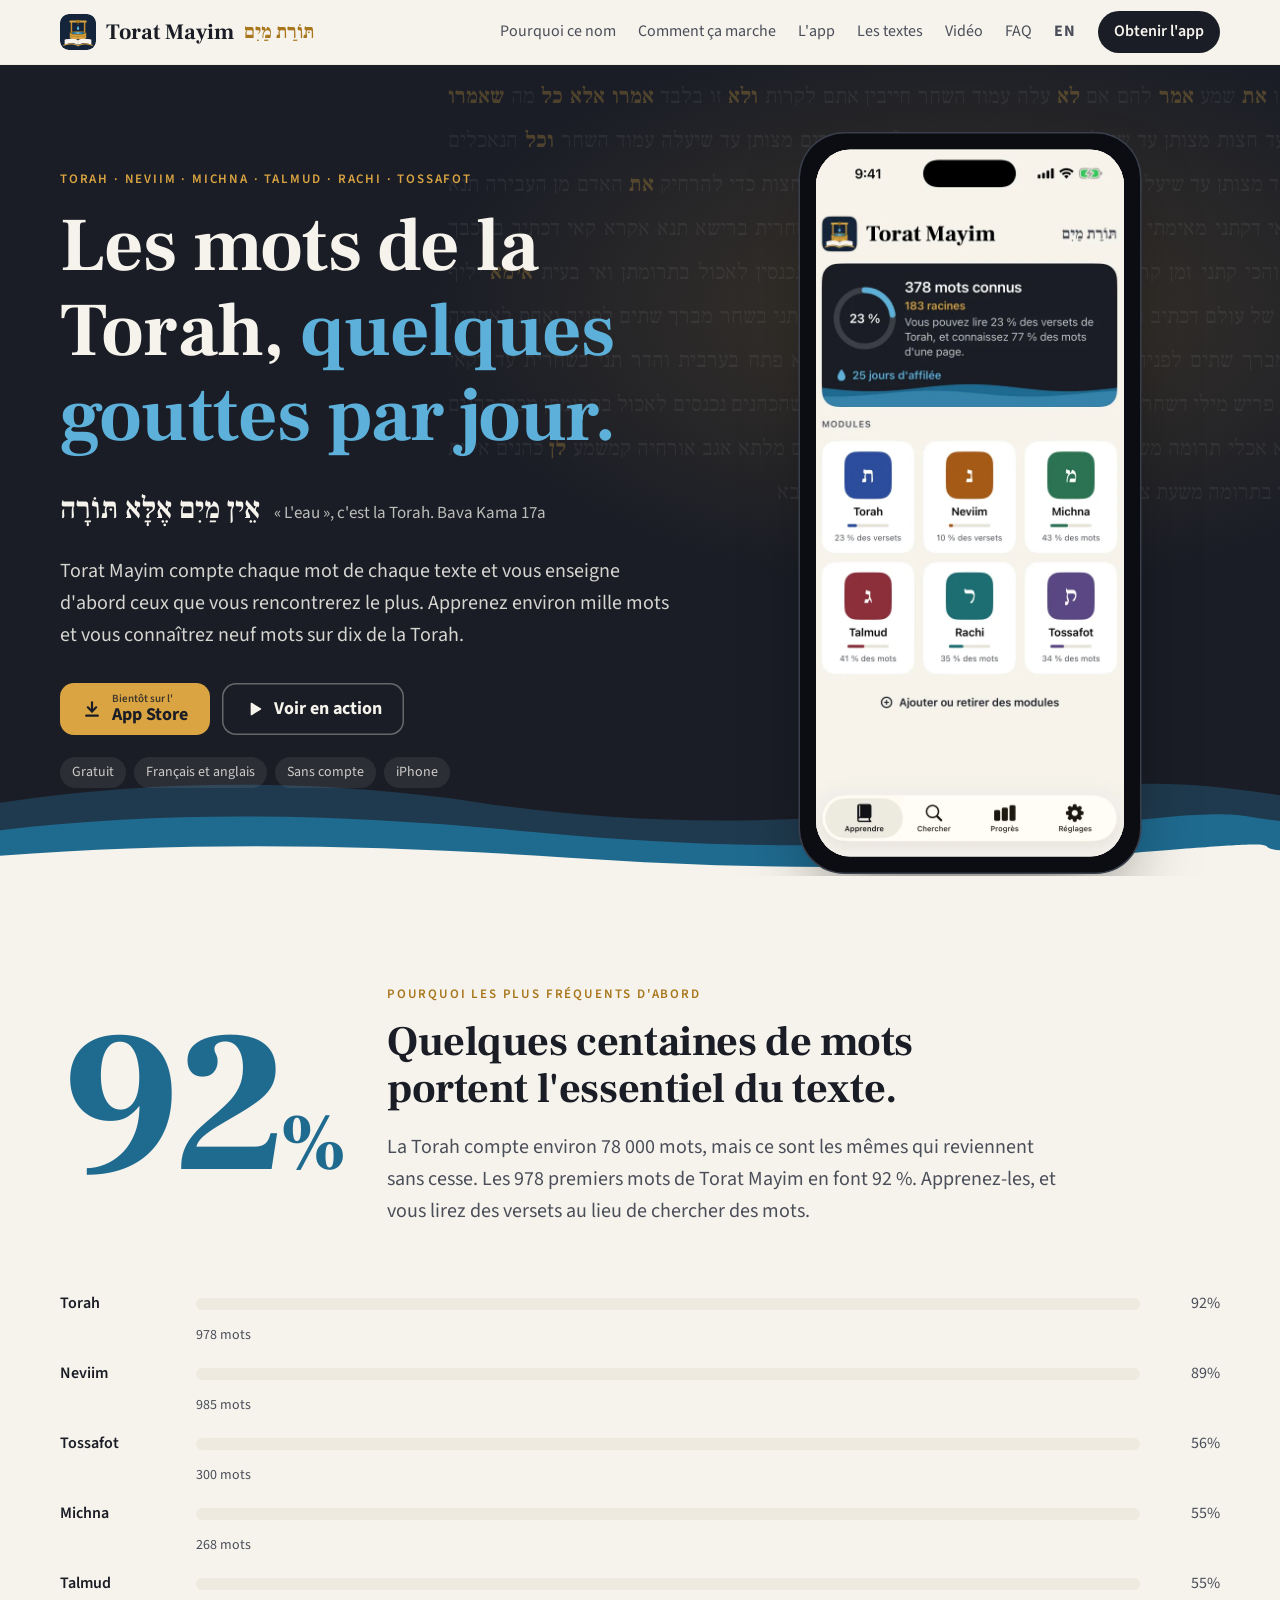
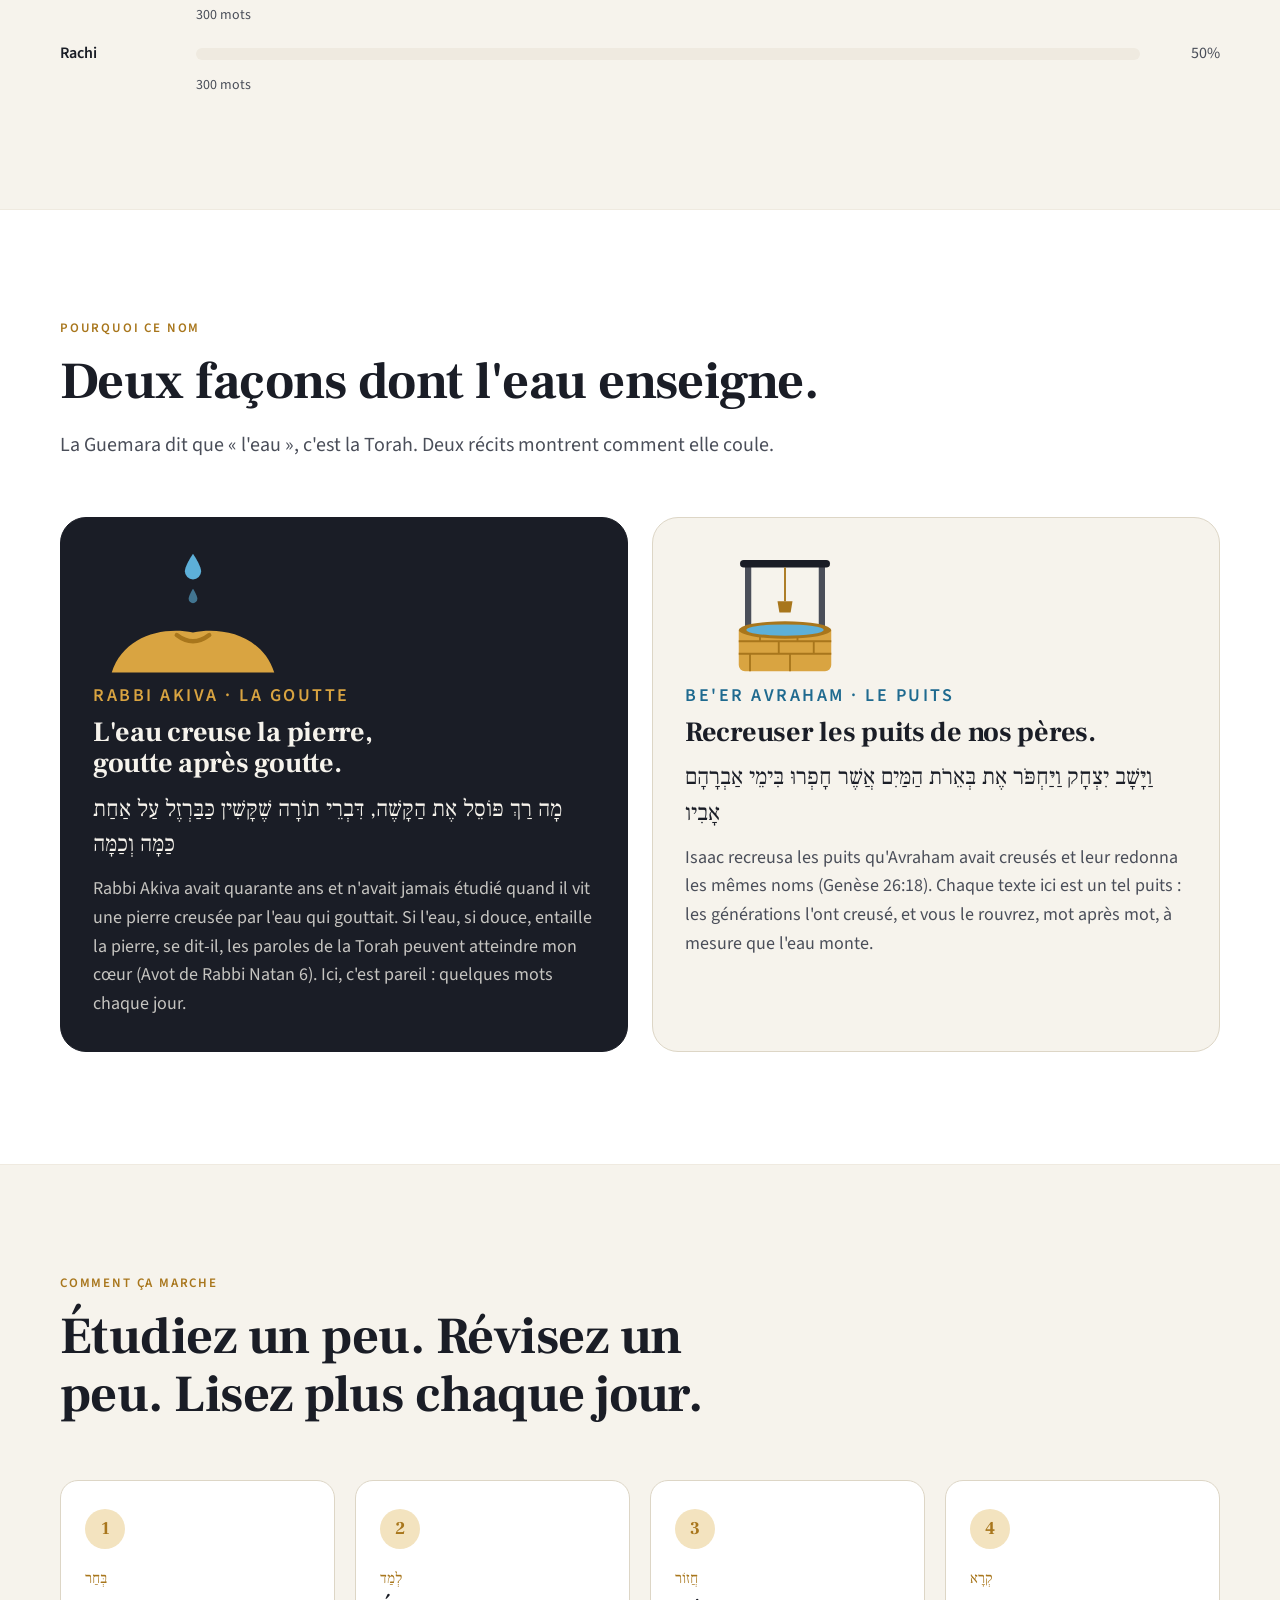
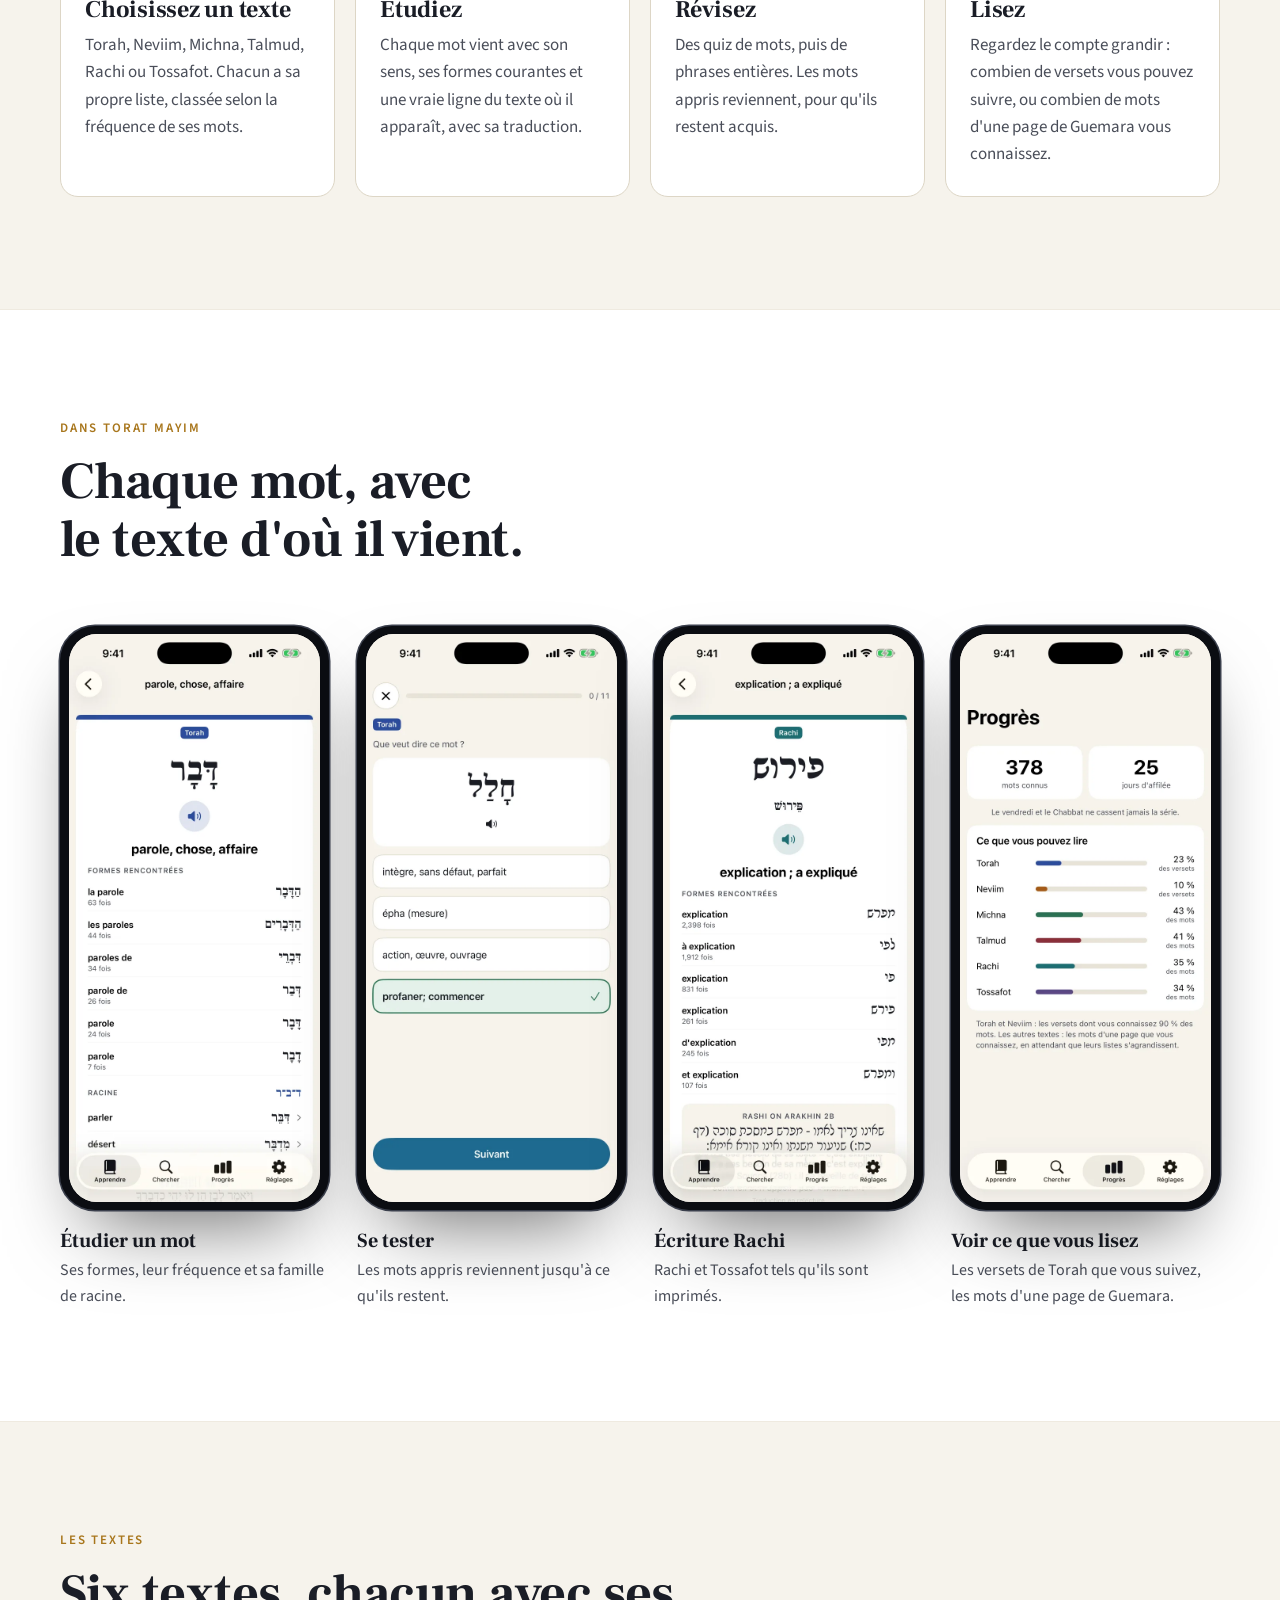
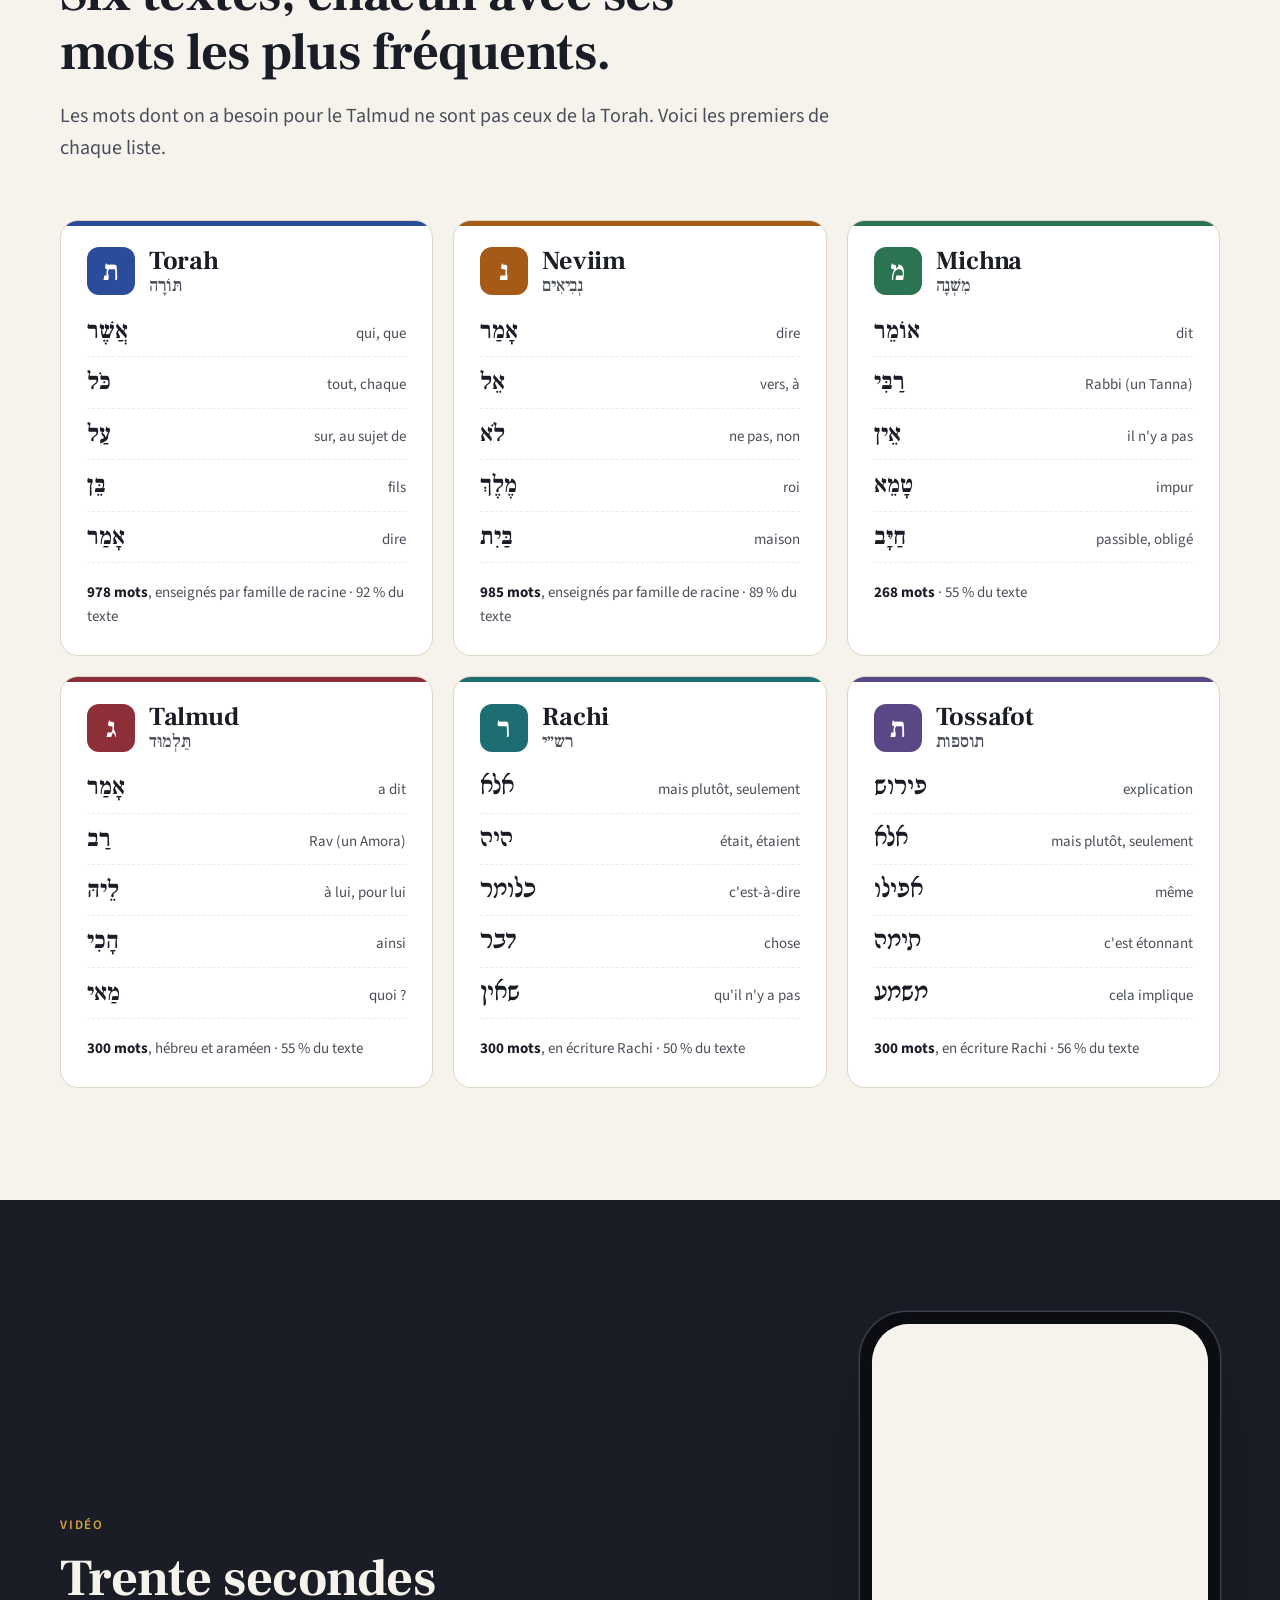
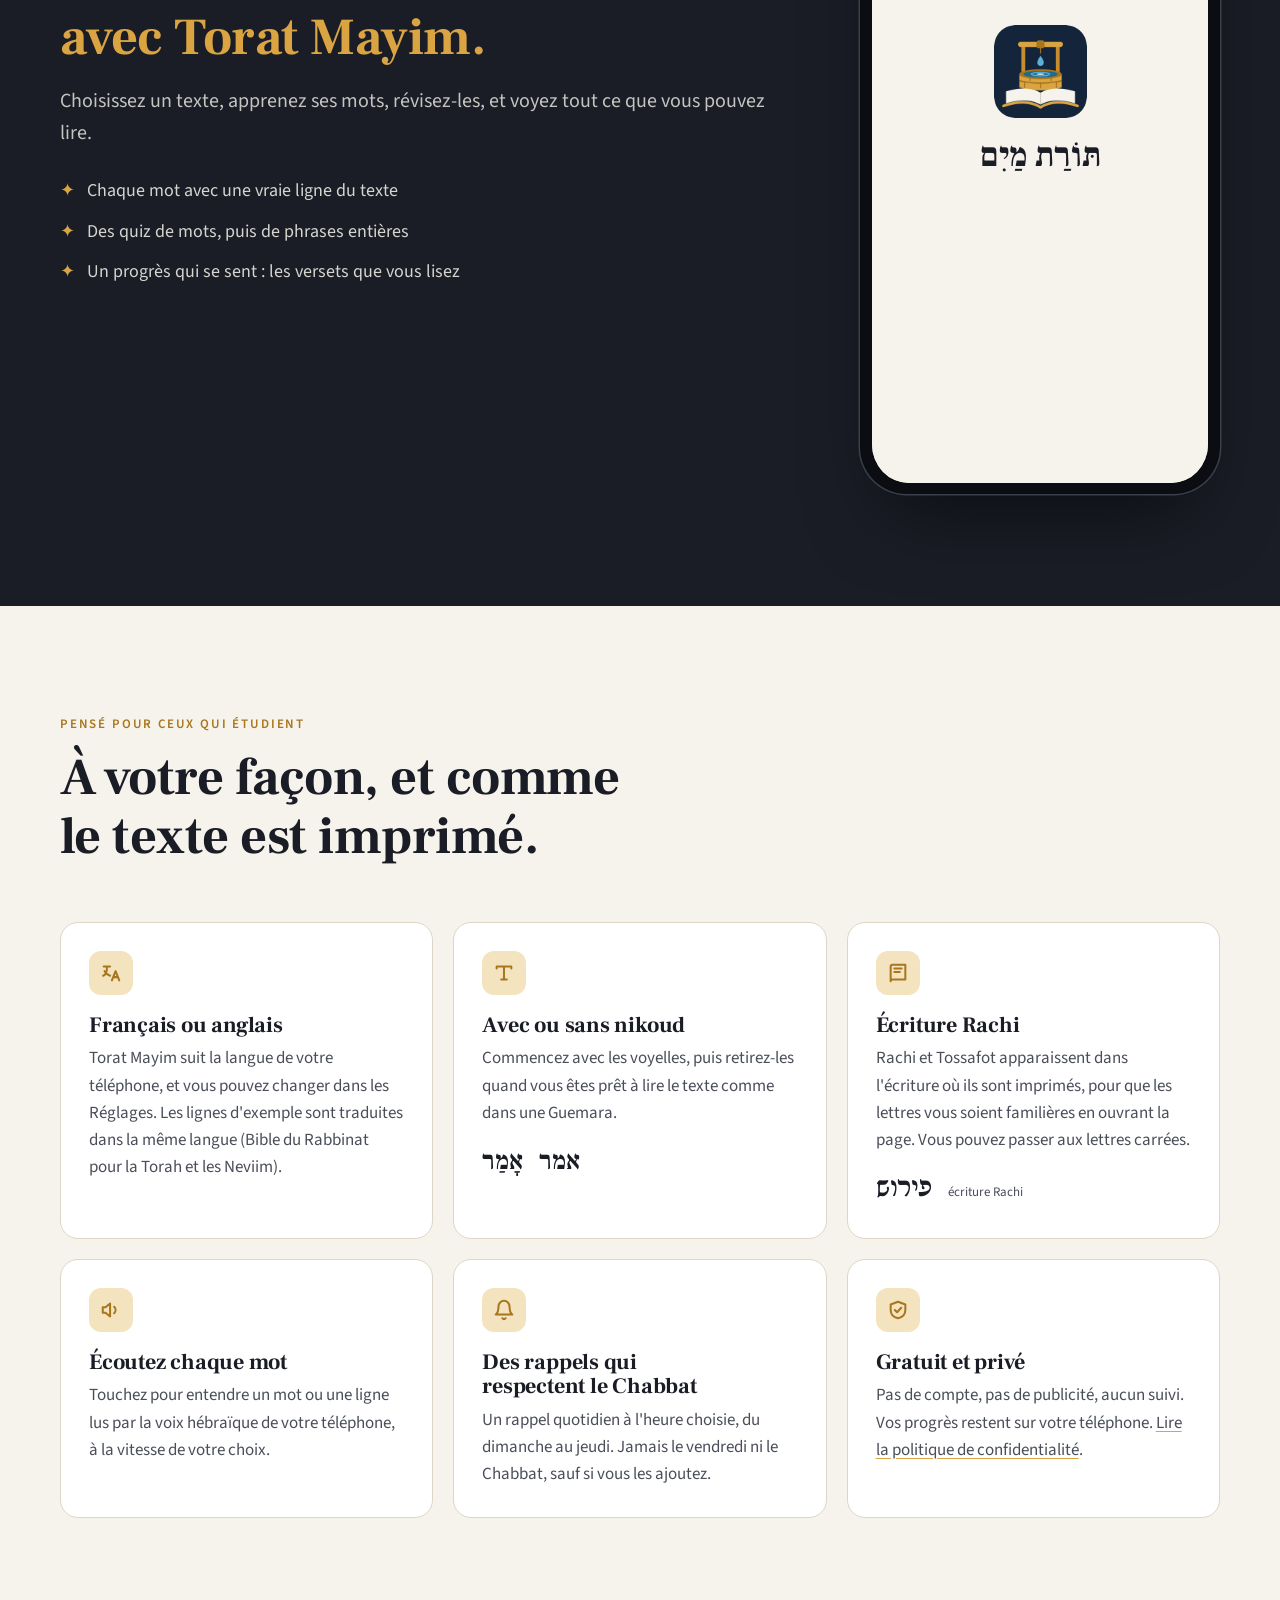
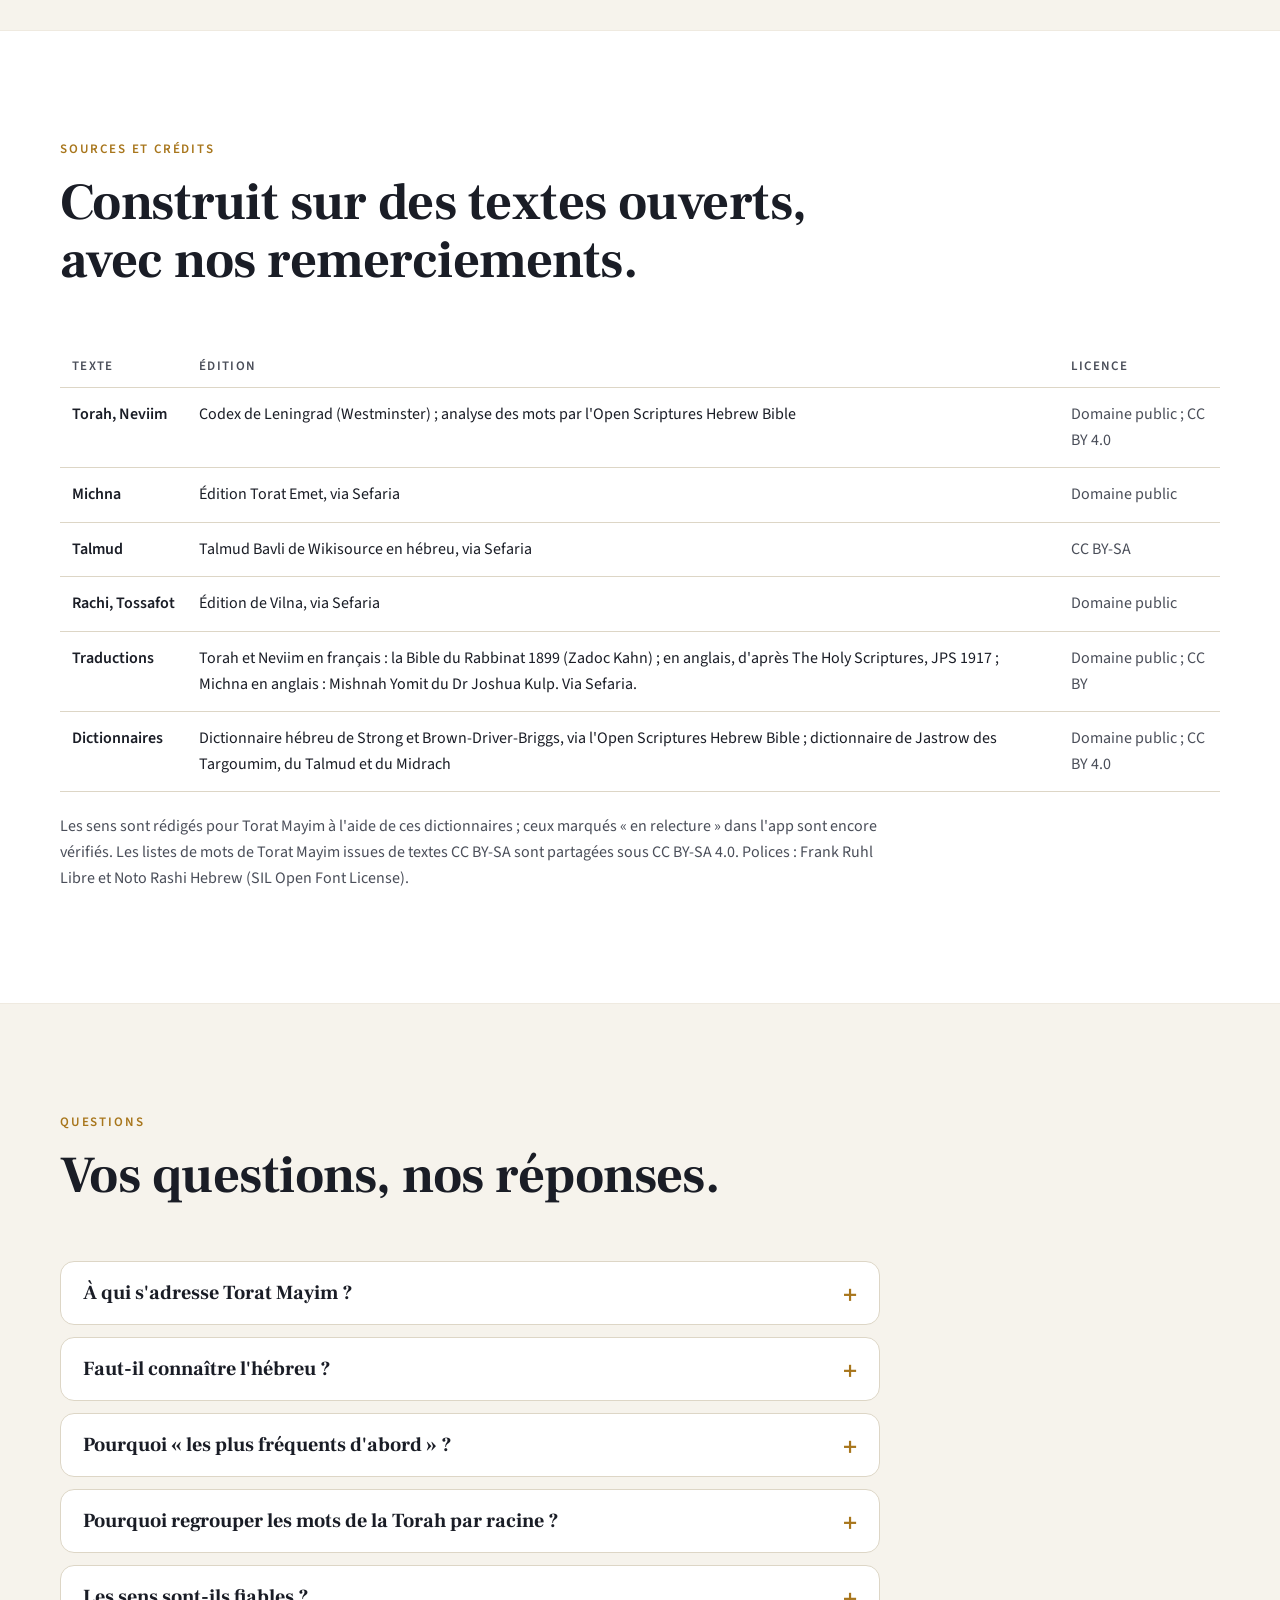
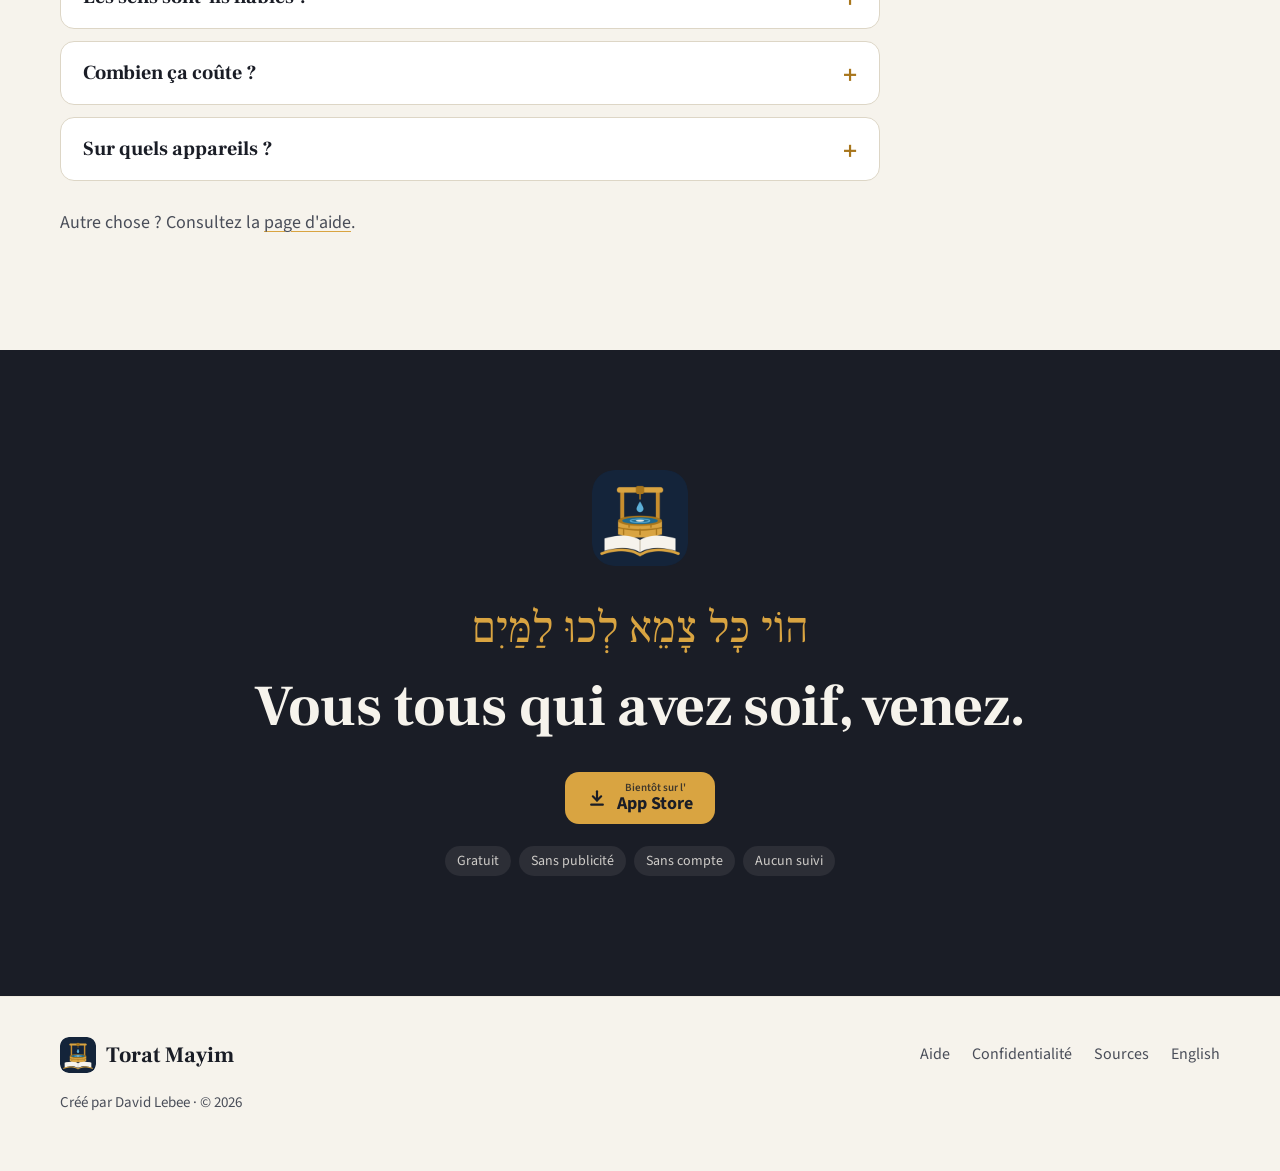
==== commit 36ebb9f9: "French screenshots on the French site Co-Authored-By: Claude Opus 5.5 <noreply@anthropic.com>" ====
--- a/fr/index.html
+++ b/fr/index.html
@@ -67,7 +67,7 @@
       <figure class="phone hero-phone" data-speed="-0.06">
         <div class="screen">
           <div class="placeholder"><img src="../assets/icon-256.png" alt=""><span class="he">תּוֹרַת מַיִם</span></div>
-          <img src="../assets/shots/home.webp" alt="L'écran d'accueil de Torat Mayim : six textes, et la part de leurs mots que vous connaissez" width="660" height="1434" onerror="this.remove()">
+          <img src="../assets/shots-fr/home.webp" alt="L'écran d'accueil de Torat Mayim : six textes, et la part de leurs mots que vous connaissez" width="660" height="1434" onerror="this.remove()">
         </div>
       </figure>
     </div>
@@ -146,10 +146,10 @@
         <h2>Chaque mot, avec le texte d'où il vient.</h2>
       </div>
       <ul class="gallery">
-        <li class="reveal"><figure class="phone"><div class="screen"><img src="../assets/shots/word.webp" alt="Le mot davar : son sens, ses formes dans la Torah et leur fréquence, et sa famille de racine" width="660" height="1434" loading="lazy"></div></figure><p><b>Étudier un mot</b> Ses formes, leur fréquence et sa famille de racine.</p></li>
-        <li class="reveal"><figure class="phone"><div class="screen"><img src="../assets/shots/quiz.webp" alt="Un quiz : choisir le sens d'un mot hébreu parmi quatre" width="660" height="1434" loading="lazy"></div></figure><p><b>Se tester</b> Les mots appris reviennent jusqu'à ce qu'ils restent.</p></li>
-        <li class="reveal"><figure class="phone"><div class="screen"><img src="../assets/shots/rashi.webp" alt="Un mot de Rachi en écriture Rachi, avec une ligne de son commentaire" width="660" height="1434" loading="lazy"></div></figure><p><b>Écriture Rachi</b> Rachi et Tossafot tels qu'ils sont imprimés.</p></li>
-        <li class="reveal"><figure class="phone"><div class="screen"><img src="../assets/shots/progress.webp" alt="Progrès : mots connus, série de jours, et part de chaque texte que vous pouvez lire" width="660" height="1434" loading="lazy"></div></figure><p><b>Voir ce que vous lisez</b> Les versets de Torah que vous suivez, les mots d'une page de Guemara.</p></li>
+        <li class="reveal"><figure class="phone"><div class="screen"><img src="../assets/shots-fr/word.webp" alt="Le mot davar : son sens, ses formes dans la Torah et leur fréquence, et sa famille de racine" width="660" height="1434" loading="lazy"></div></figure><p><b>Étudier un mot</b> Ses formes, leur fréquence et sa famille de racine.</p></li>
+        <li class="reveal"><figure class="phone"><div class="screen"><img src="../assets/shots-fr/quiz.webp" alt="Un quiz : choisir le sens d'un mot hébreu parmi quatre" width="660" height="1434" loading="lazy"></div></figure><p><b>Se tester</b> Les mots appris reviennent jusqu'à ce qu'ils restent.</p></li>
+        <li class="reveal"><figure class="phone"><div class="screen"><img src="../assets/shots-fr/rashi.webp" alt="Un mot de Rachi en écriture Rachi, avec une ligne de son commentaire" width="660" height="1434" loading="lazy"></div></figure><p><b>Écriture Rachi</b> Rachi et Tossafot tels qu'ils sont imprimés.</p></li>
+        <li class="reveal"><figure class="phone"><div class="screen"><img src="../assets/shots-fr/progress.webp" alt="Progrès : mots connus, série de jours, et part de chaque texte que vous pouvez lire" width="660" height="1434" loading="lazy"></div></figure><p><b>Voir ce que vous lisez</b> Les versets de Torah que vous suivez, les mots d'une page de Guemara.</p></li>
       </ul>
     </div>
   </section>
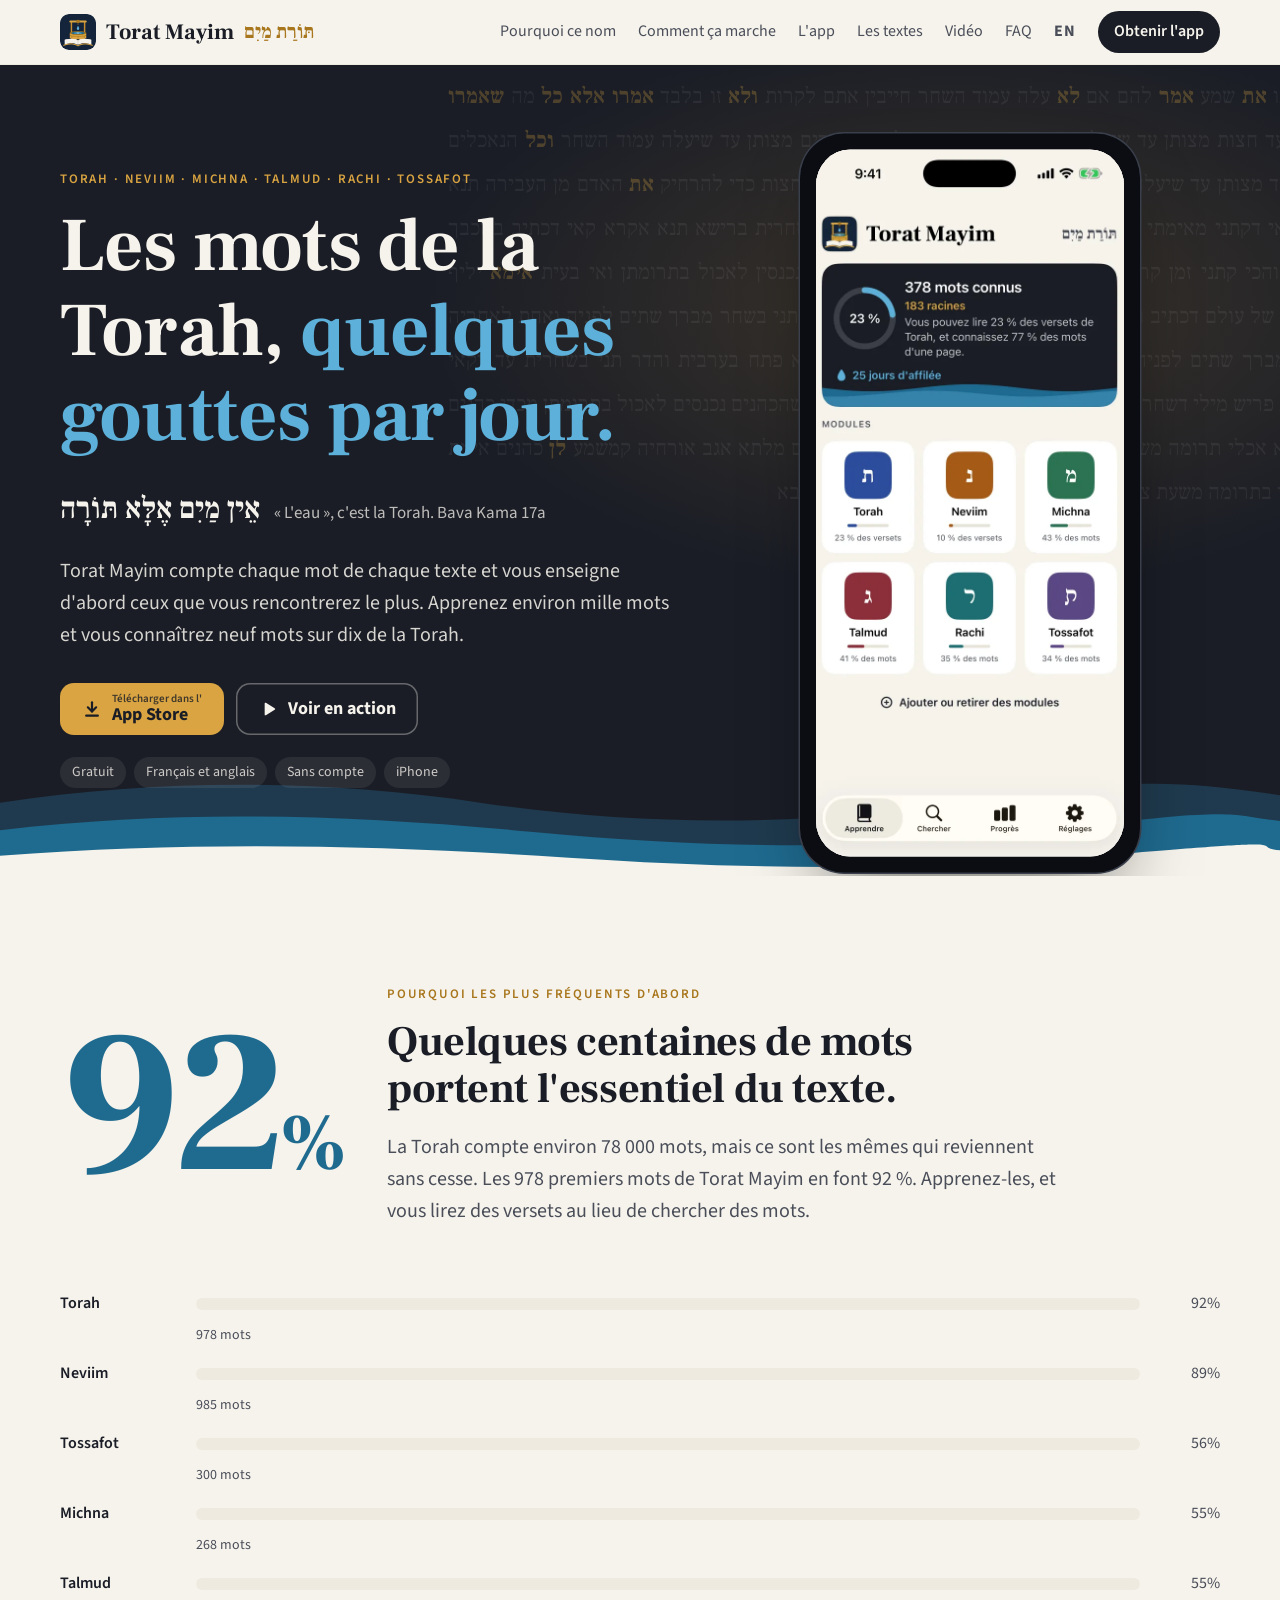
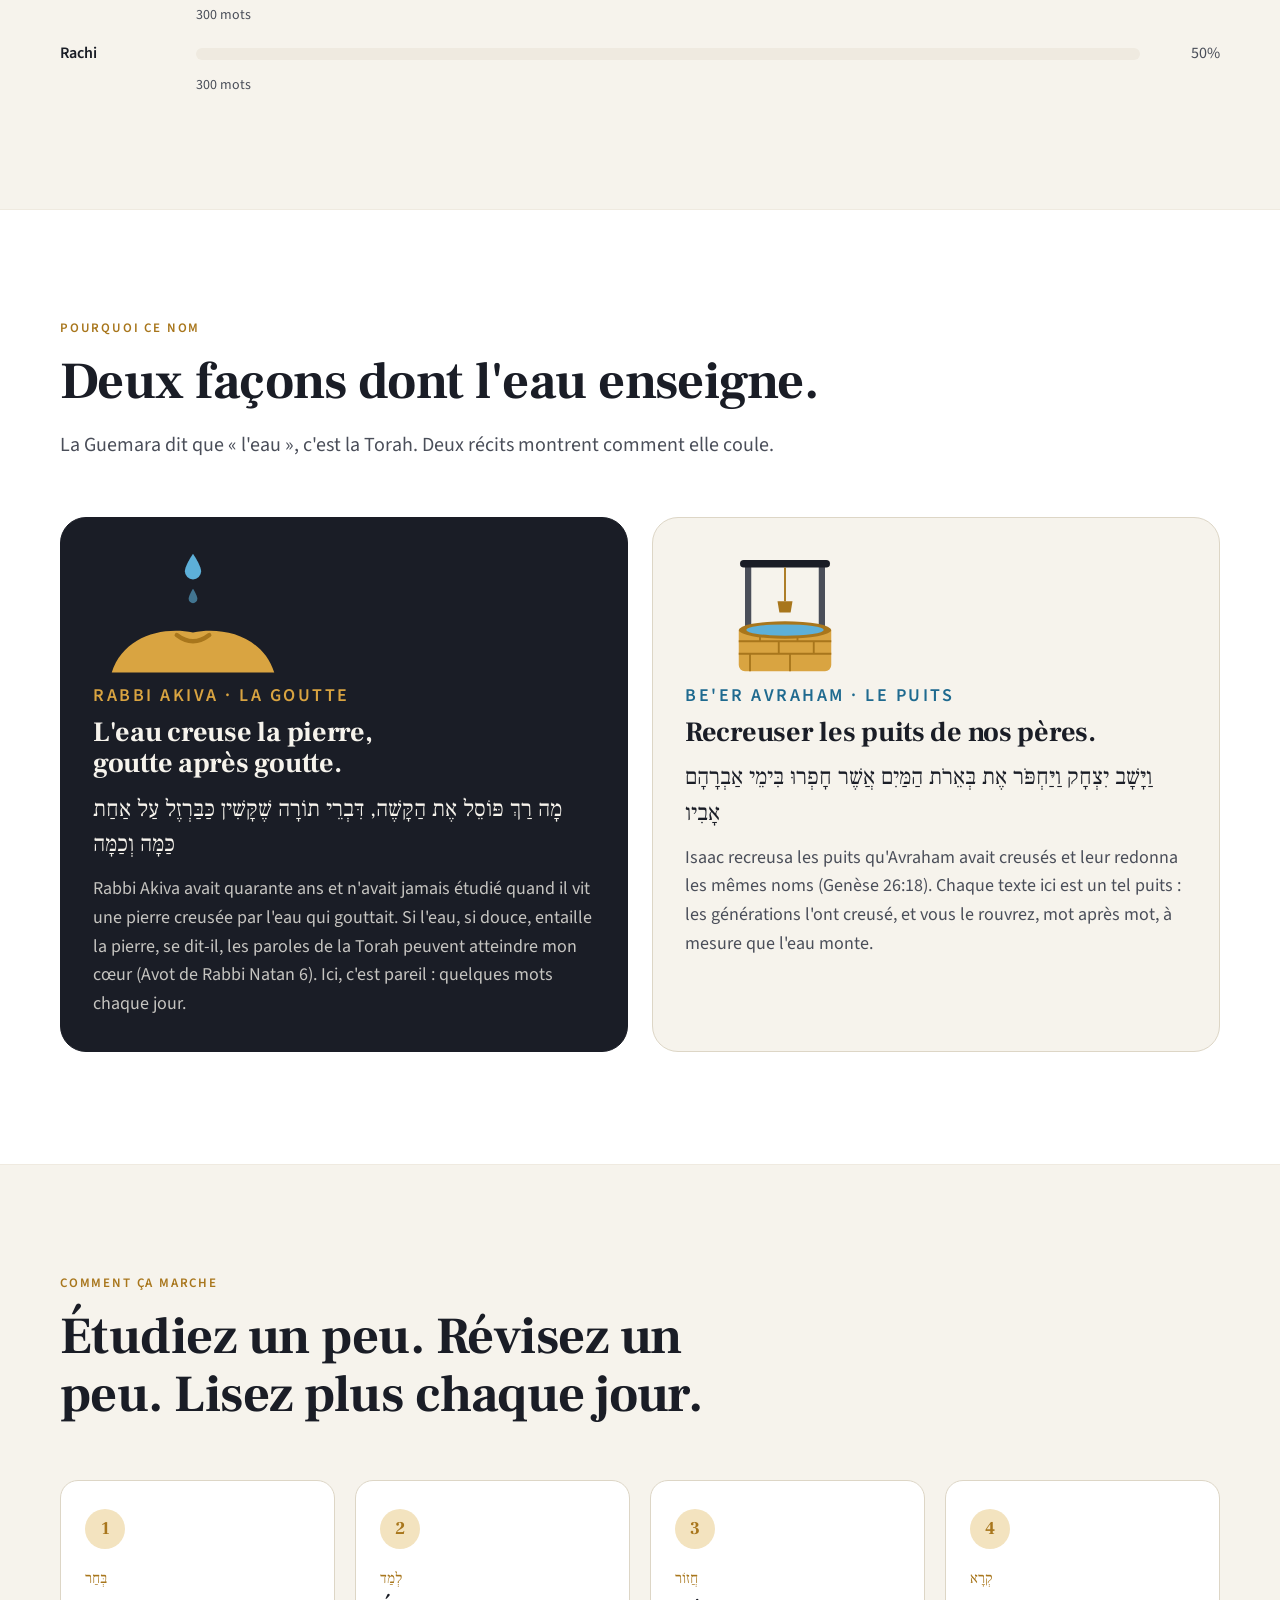
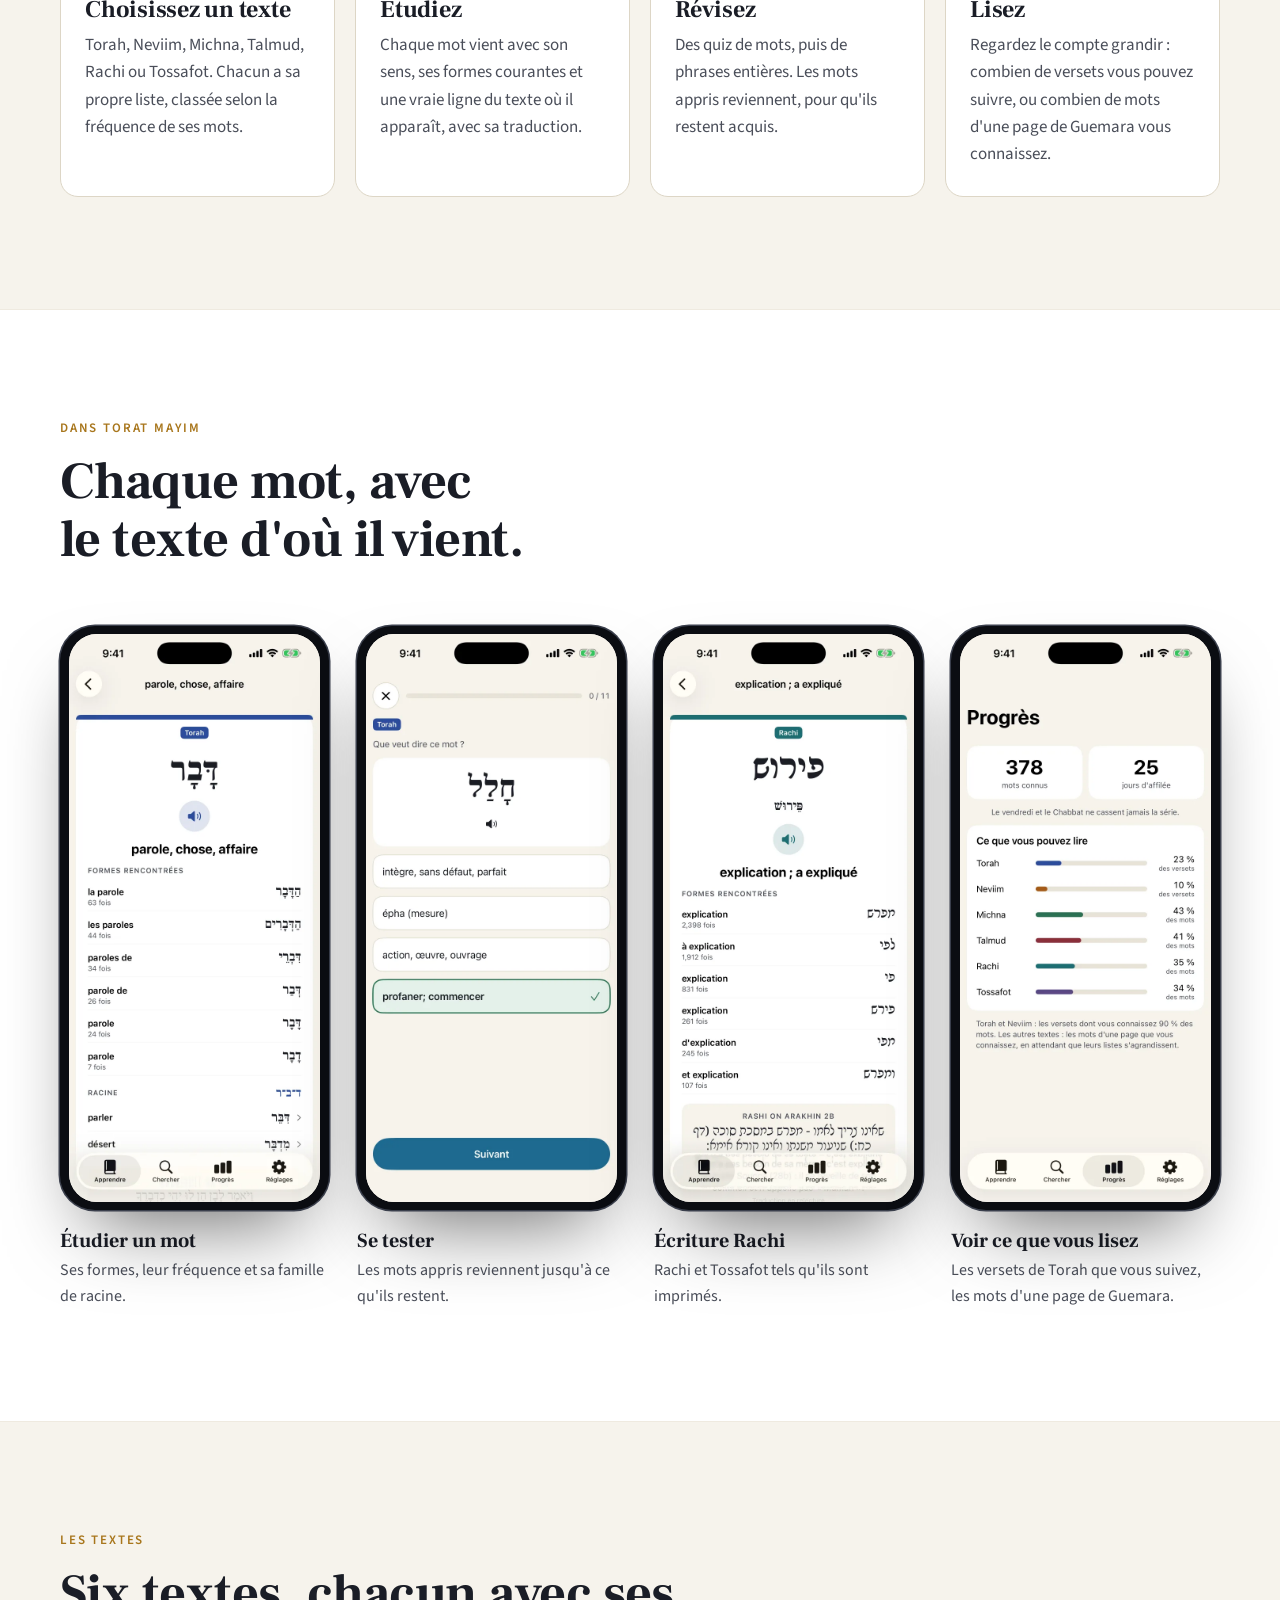
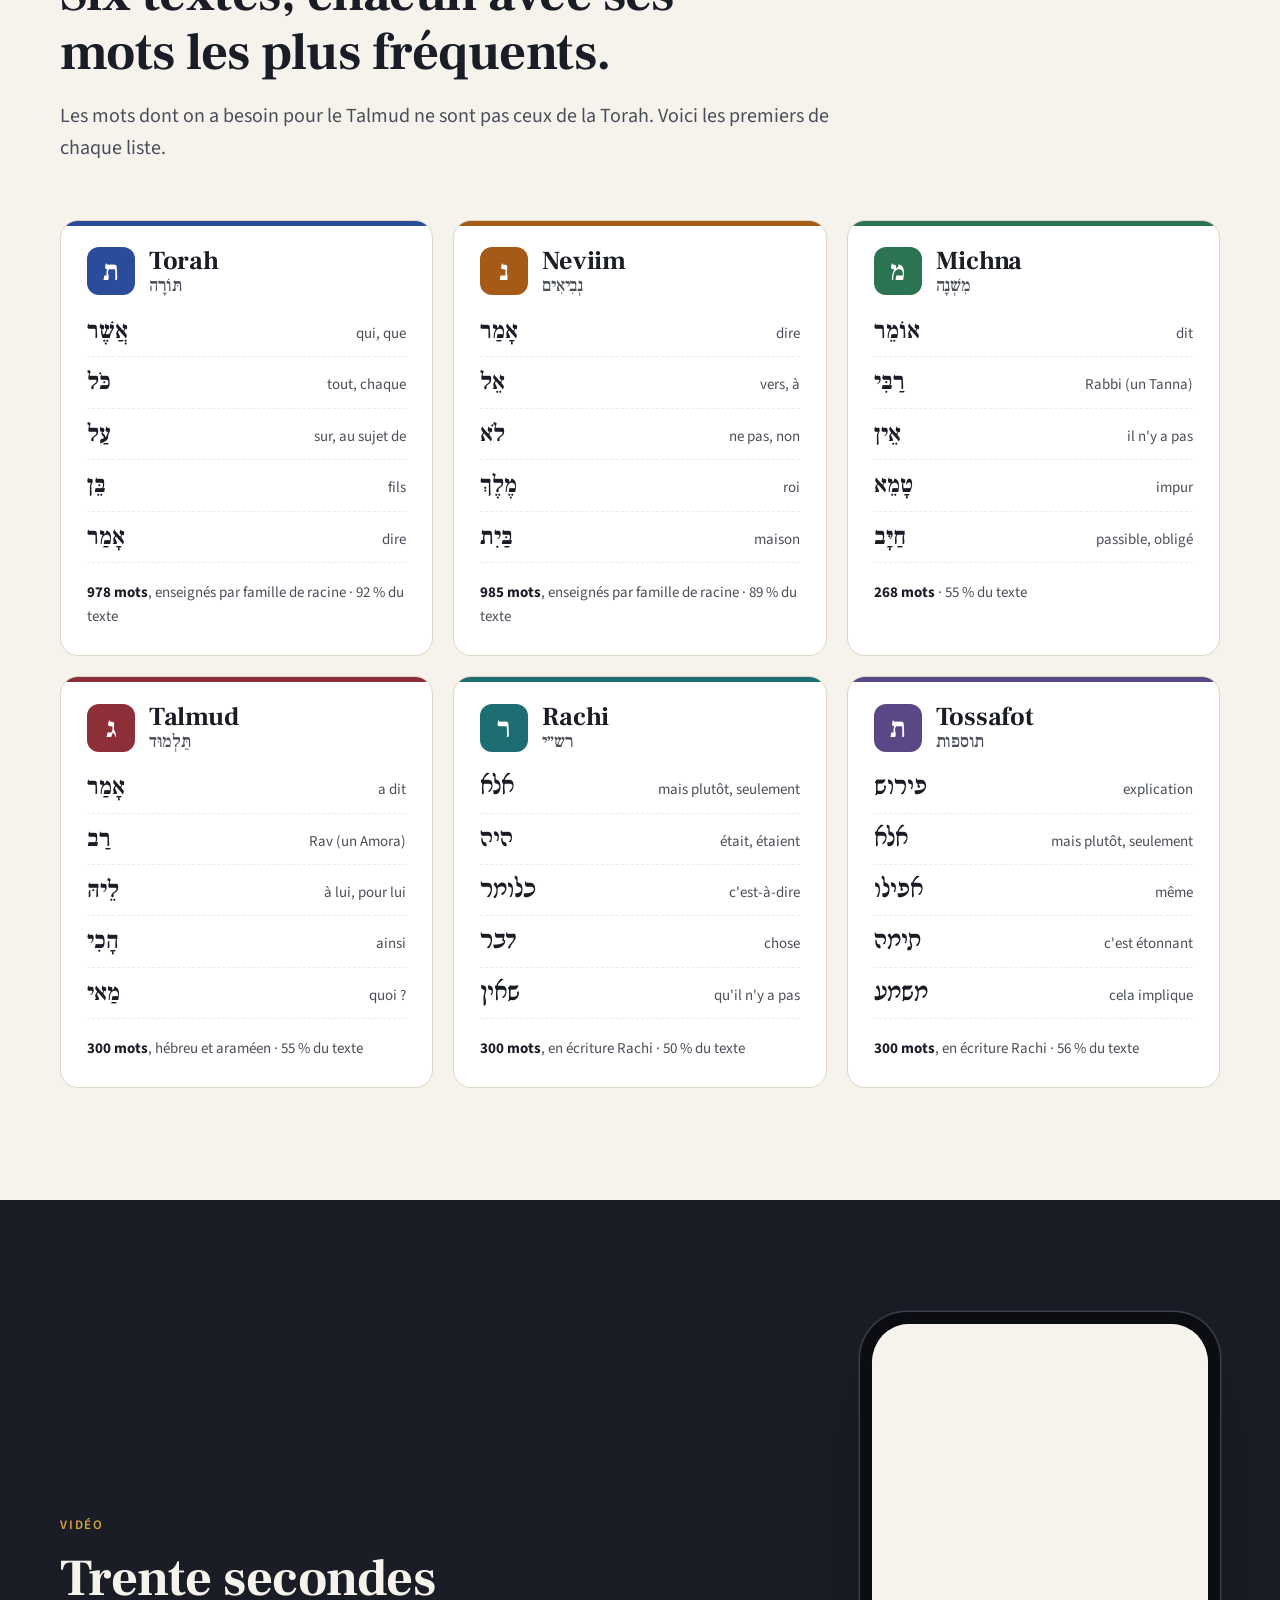
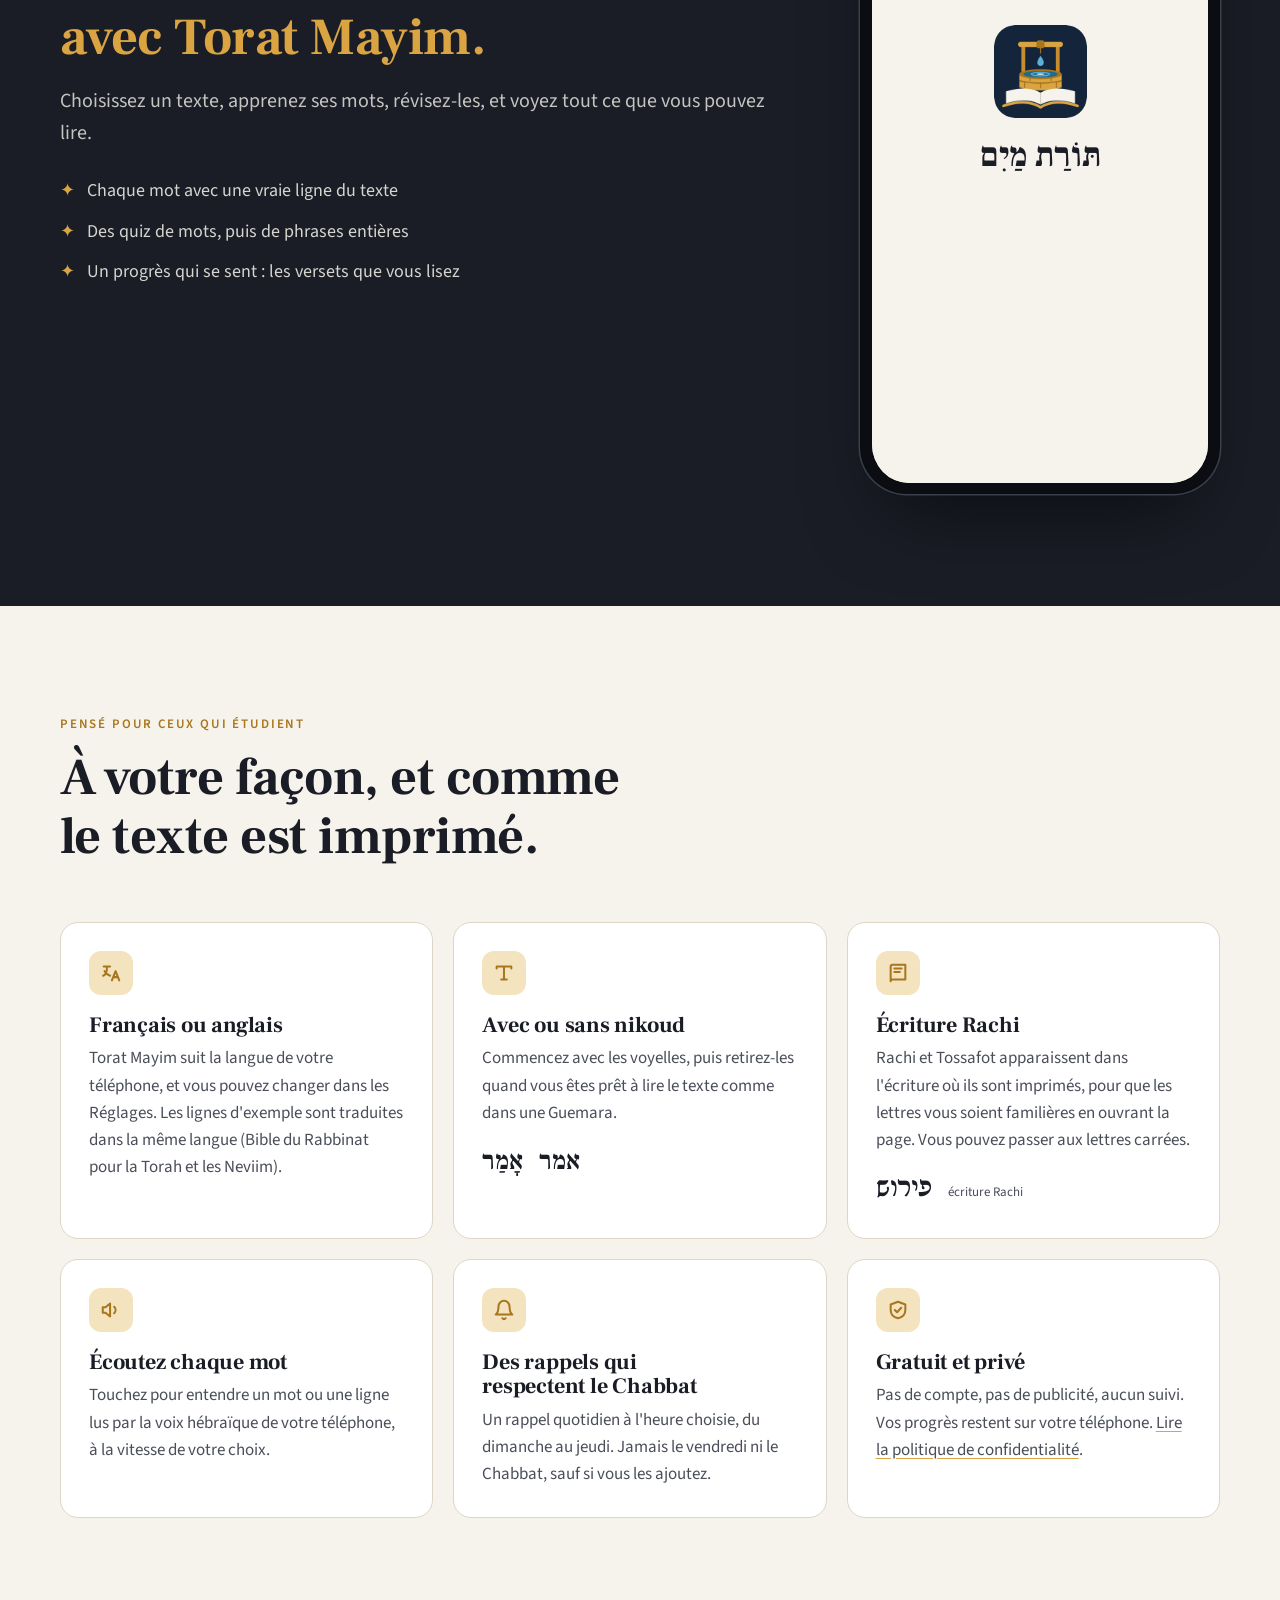
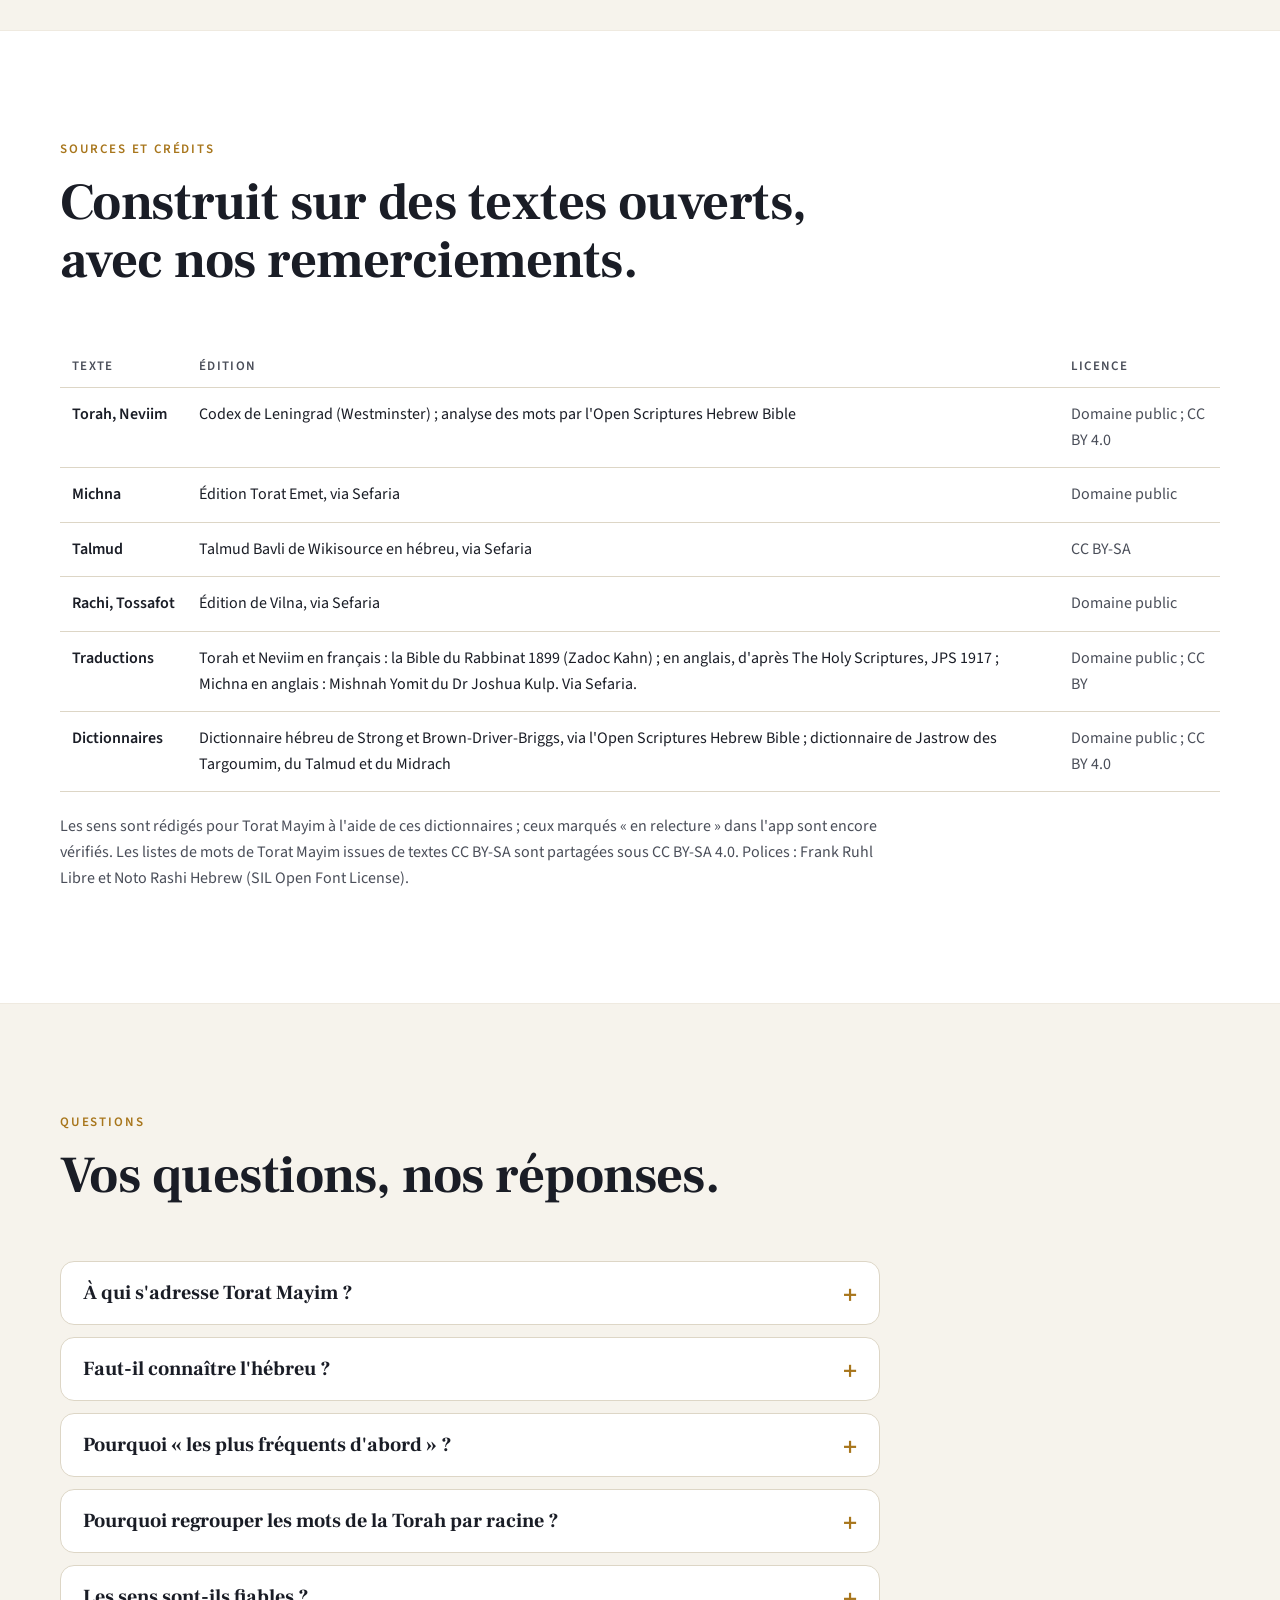
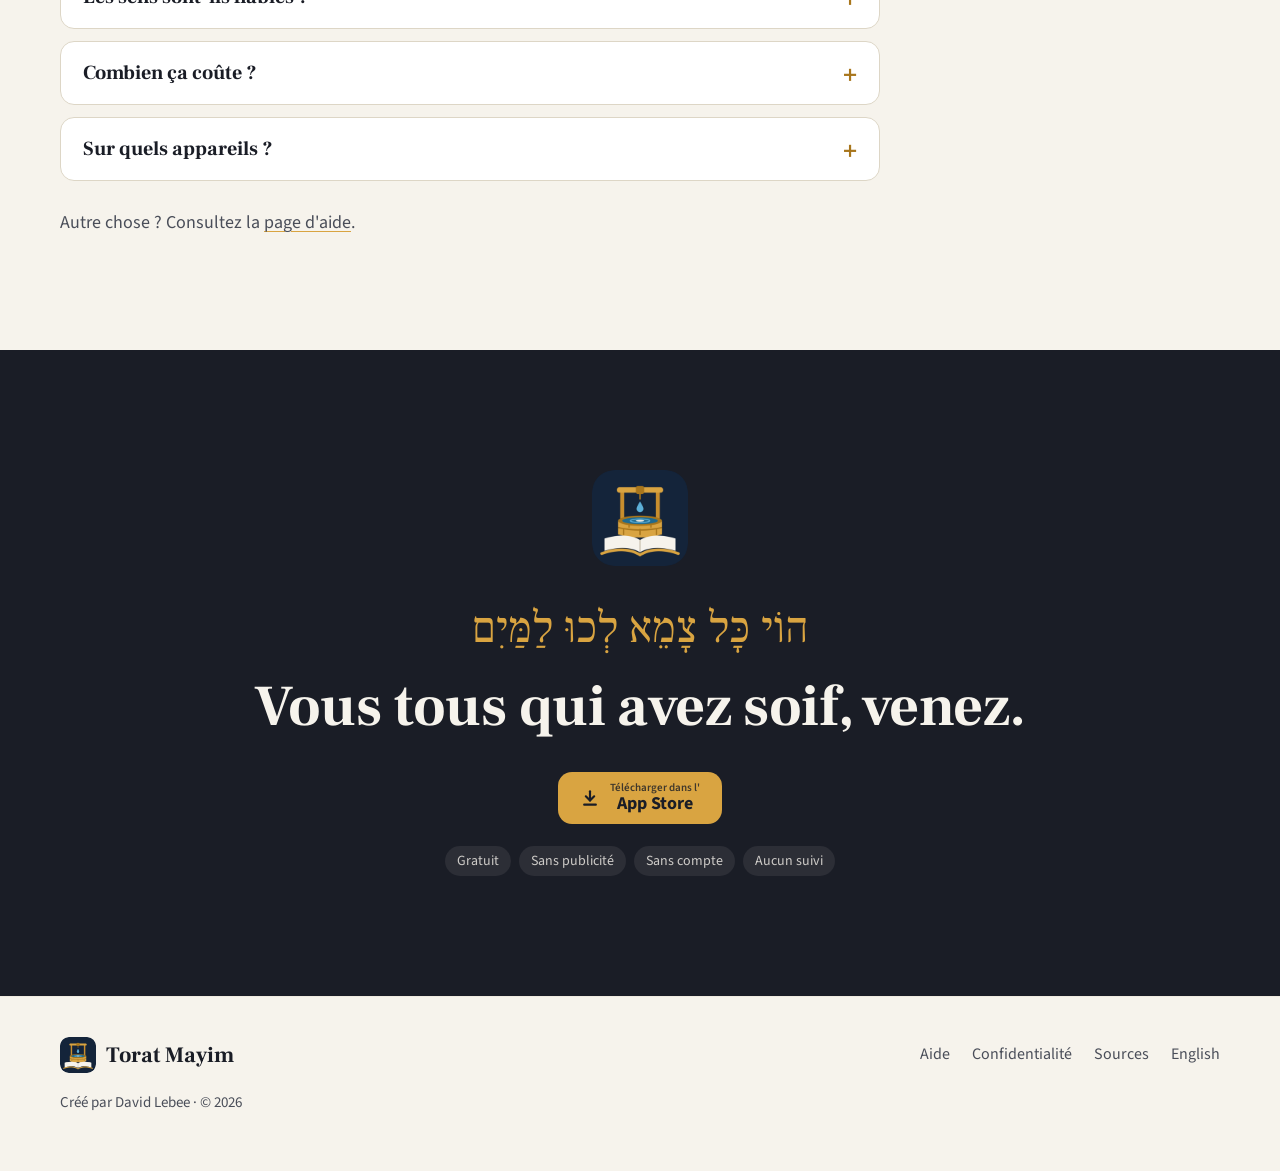
==== commit 4a9e13d1: "App Store: the app is out Co-Authored-By: Claude <noreply@anthropic.com>" ====
--- a/fr/index.html
+++ b/fr/index.html
@@ -55,7 +55,7 @@
         <div class="cta" id="get">
           <a class="button" href="https://apps.apple.com/app/id6832461256">
             <svg viewBox="0 0 24 24" fill="none" stroke="currentColor" stroke-width="2.6" stroke-linecap="round" stroke-linejoin="round" aria-hidden="true"><path d="M12 4v11"/><path d="m7 10 5 5 5-5"/><path d="M5 20h14"/></svg>
-            <span class="stack"><small>Bientôt sur l'</small>App Store</span>
+            <span class="stack"><small>Télécharger dans l'</small>App Store</span>
           </a>
           <a class="button ghost" href="#watch">
             <svg viewBox="0 0 24 24" fill="currentColor" aria-hidden="true"><path d="M8 5.5v13a1 1 0 0 0 1.5.86l10.5-6.5a1 1 0 0 0 0-1.72L9.5 4.64A1 1 0 0 0 8 5.5Z"/></svg>
@@ -298,7 +298,7 @@
         <details><summary>Pourquoi regrouper les mots de la Torah par racine ?</summary><div class="answer"><p>L'hébreu construit ses mots à partir de racines de trois lettres. Apprendre אָמַר avec sa famille de formes retient mieux que de rencontrer chaque forme séparément.</p></div></details>
         <details><summary>Les sens sont-ils fiables ?</summary><div class="answer"><p>Ils sont rédigés pour les apprenants, à l'aide de Strong, Brown-Driver-Briggs et Jastrow. Les sens et traductions encore vérifiés sont marqués « en relecture » dans l'app. Une erreur ? Dites-le-nous sur la <a href="support/">page d'aide</a>.</p></div></details>
         <details><summary>Combien ça coûte ?</summary><div class="answer"><p>Torat Mayim est gratuit, sans publicité, sans compte et sans achat intégré.</p></div></details>
-        <details><summary>Sur quels appareils ?</summary><div class="answer"><p>Torat Mayim arrive d'abord sur iPhone. Android est prévu.</p></div></details>
+        <details><summary>Sur quels appareils ?</summary><div class="answer"><p>Torat Mayim est sur l'App Store pour iPhone. Android arrive bientôt.</p></div></details>
       </div>
       <p class="faq-more">Autre chose ? Consultez la <a href="support/">page d'aide</a>.</p>
     </div>
@@ -312,7 +312,7 @@
       <div class="cta">
         <a class="button" href="https://apps.apple.com/app/id6832461256">
           <svg viewBox="0 0 24 24" fill="none" stroke="currentColor" stroke-width="2.6" stroke-linecap="round" stroke-linejoin="round" aria-hidden="true"><path d="M12 4v11"/><path d="m7 10 5 5 5-5"/><path d="M5 20h14"/></svg>
-          <span class="stack"><small>Bientôt sur l'</small>App Store</span>
+          <span class="stack"><small>Télécharger dans l'</small>App Store</span>
         </a>
       </div>
       <p class="chips"><span class="chip">Gratuit</span><span class="chip">Sans publicité</span><span class="chip">Sans compte</span><span class="chip">Aucun suivi</span></p>
--- a/assets/site.css
+++ b/assets/site.css
@@ -1,4 +1,4 @@
-/* Teiva — the page of a sefer: cream paper, navy ink, a gold rule. */
+/* Torat Mayim — the page of a sefer: cream paper, navy ink, a gold rule. */
 :root {
   --page: #F6F3EC;
   --paper: #FFFFFF;
